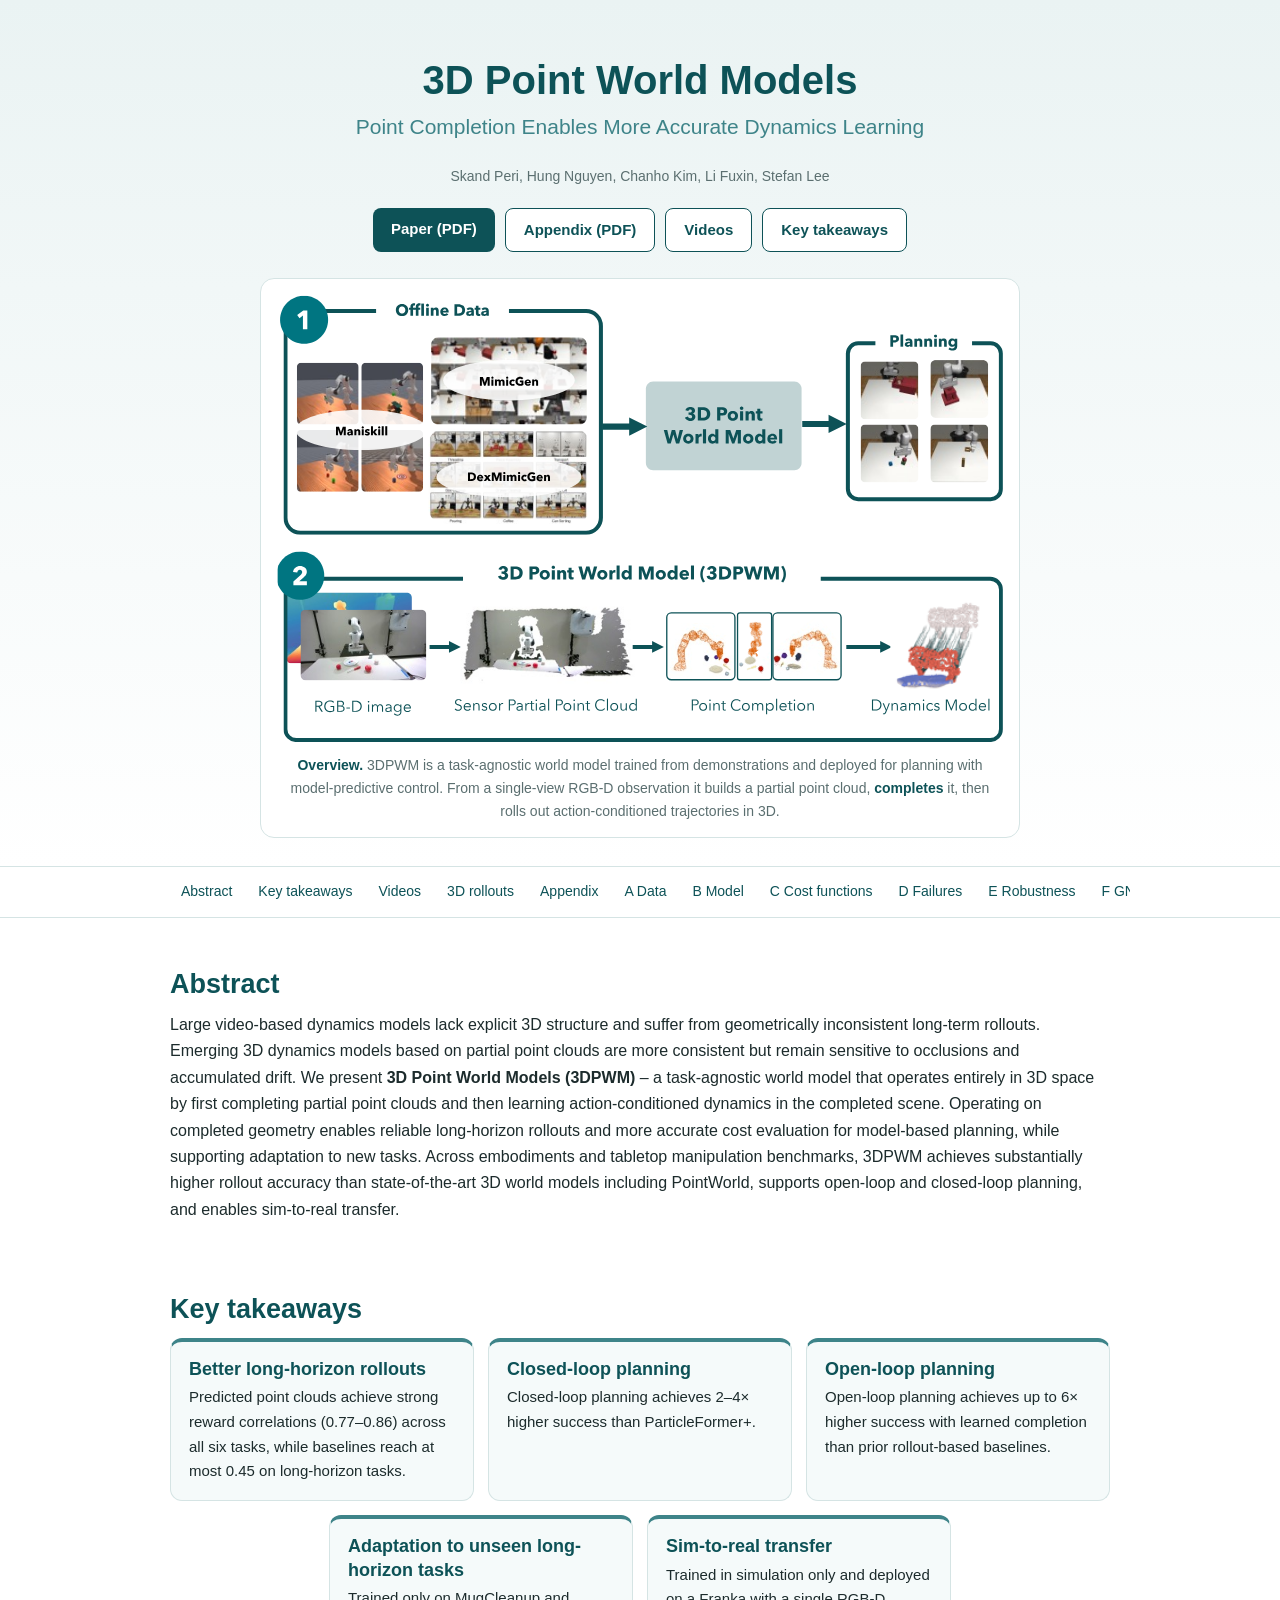
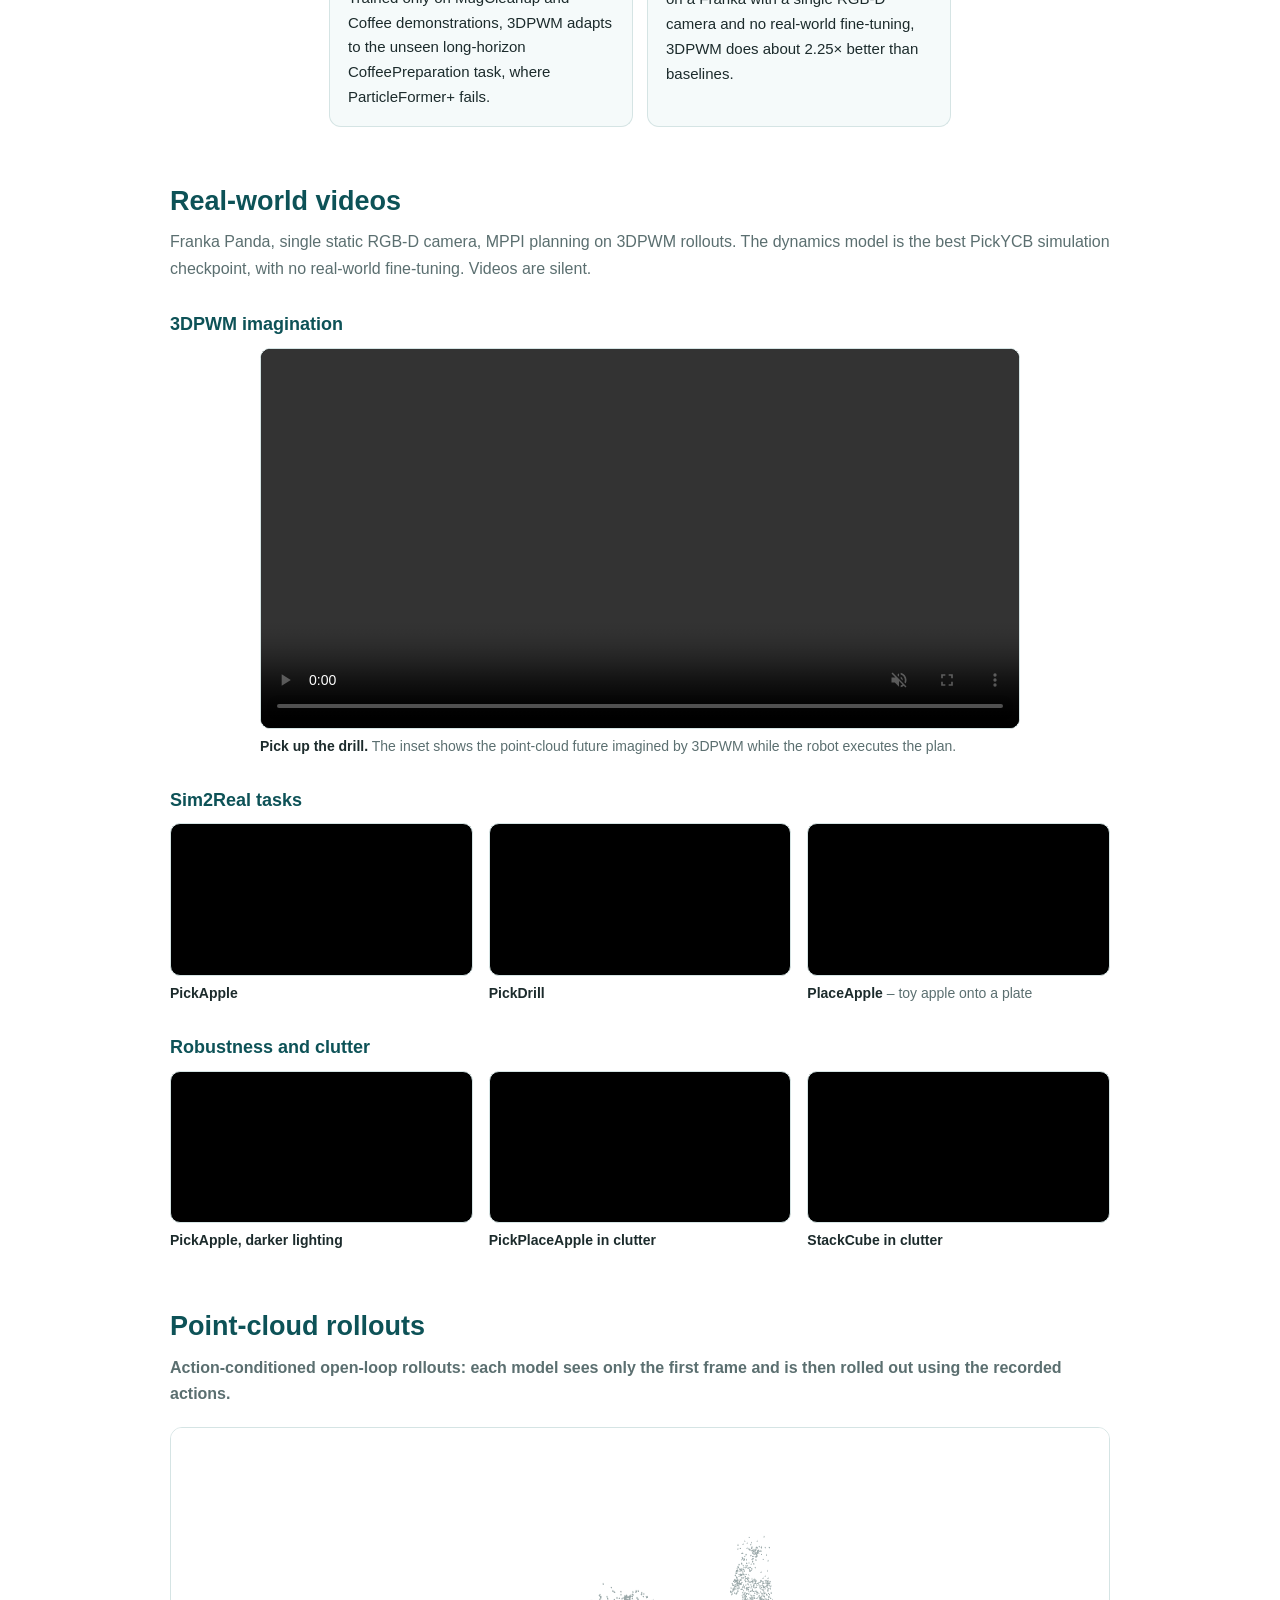
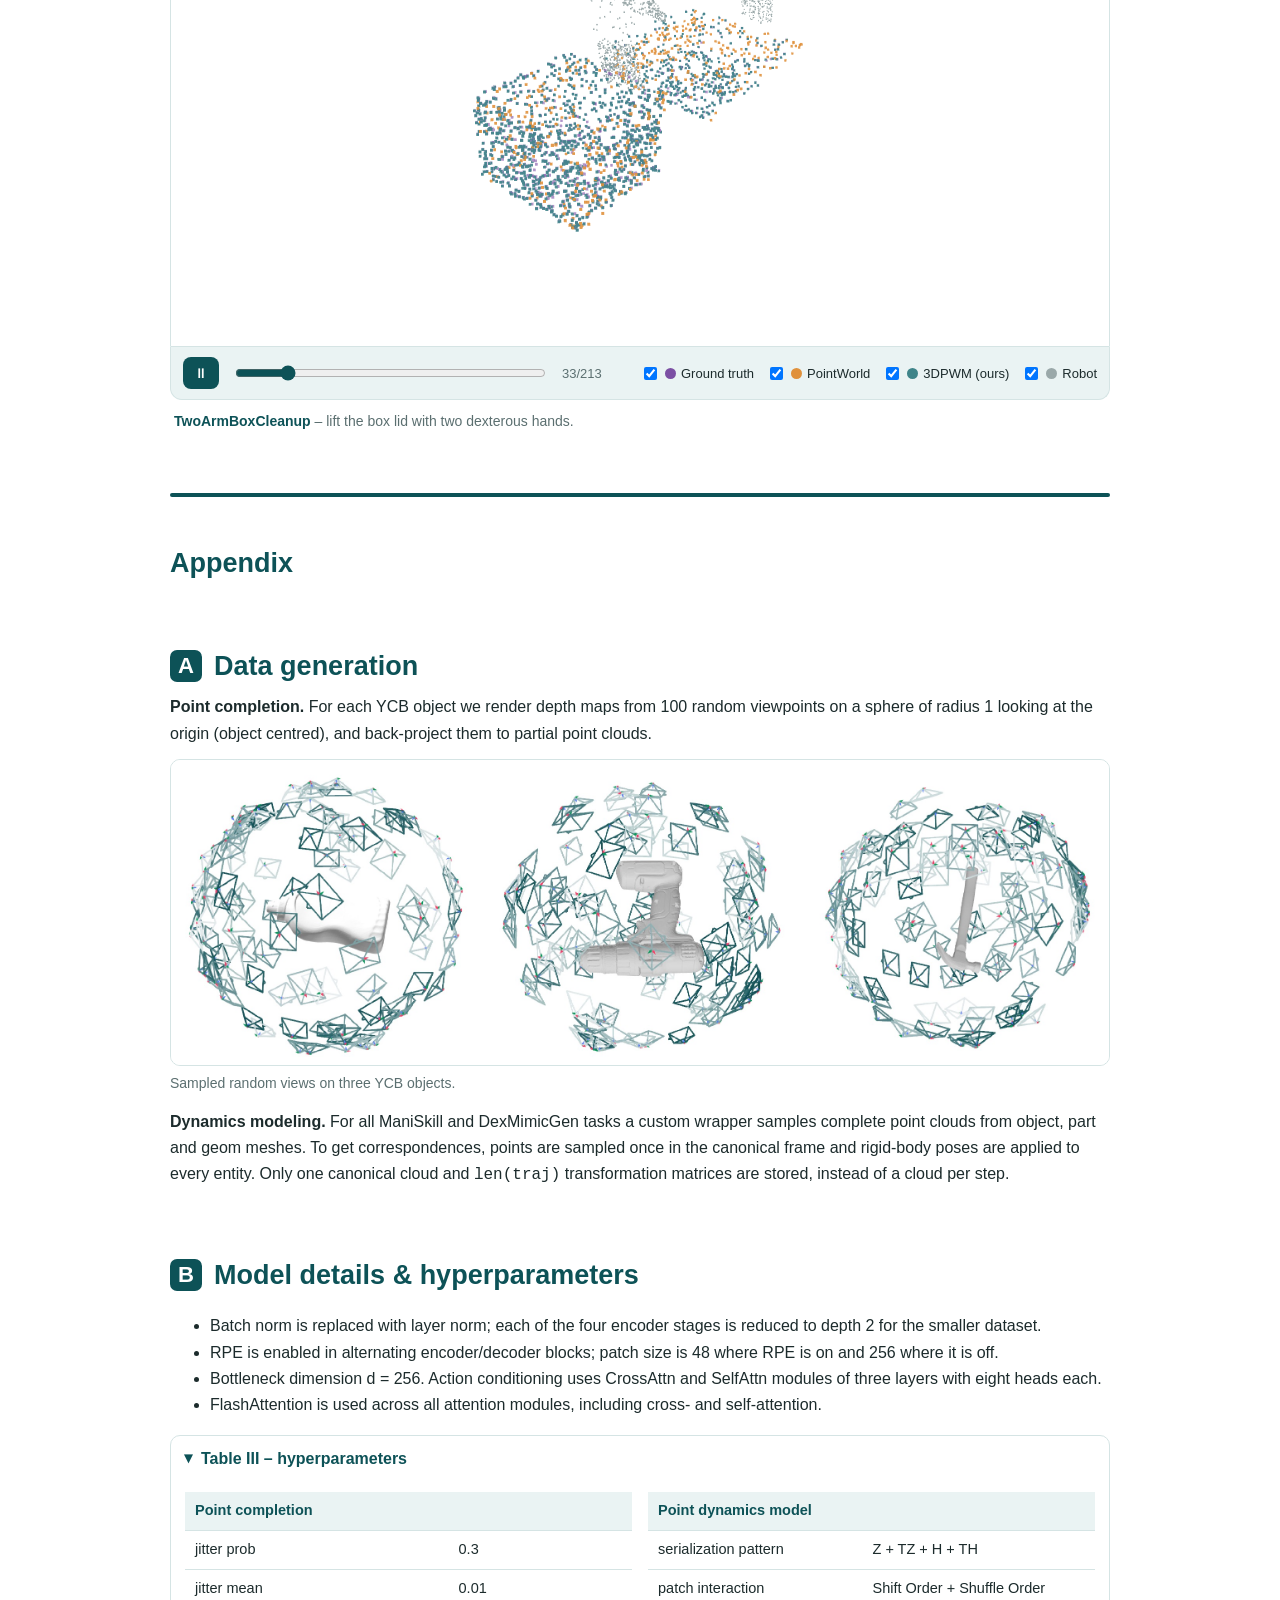
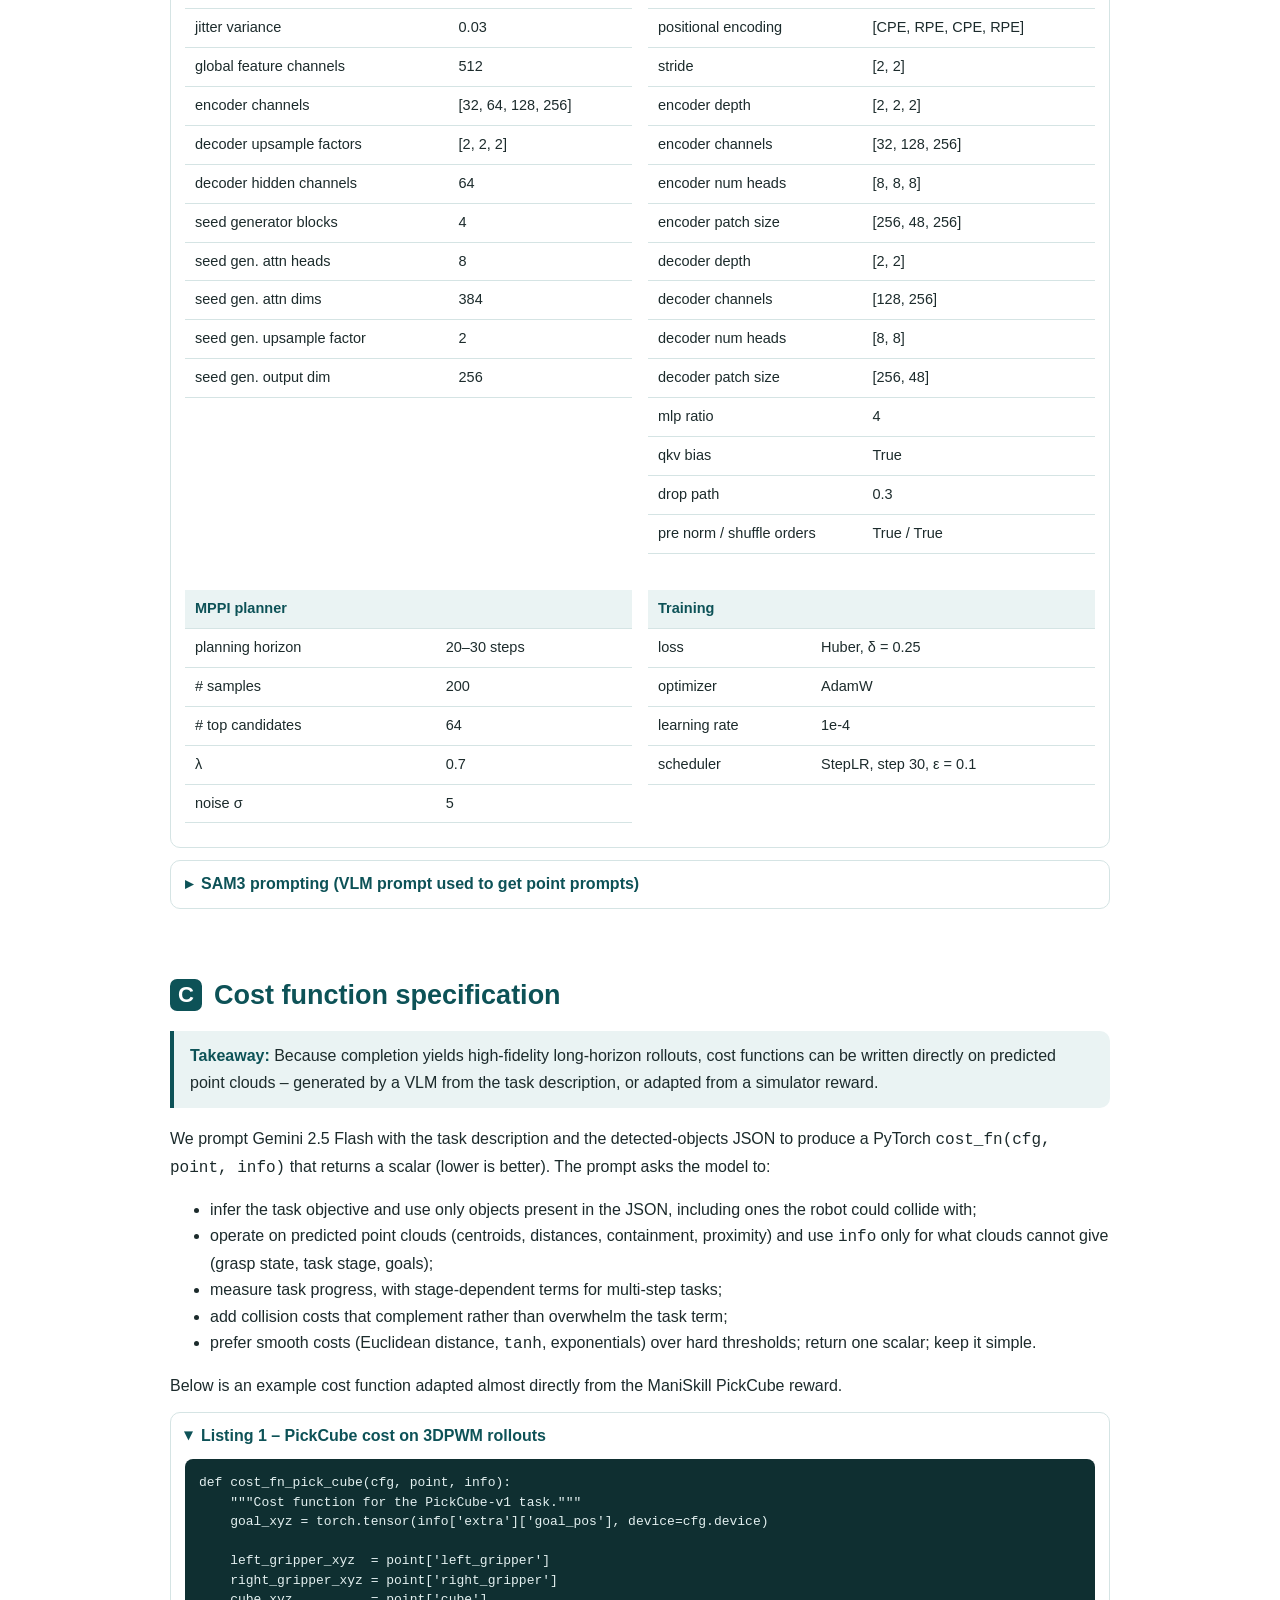
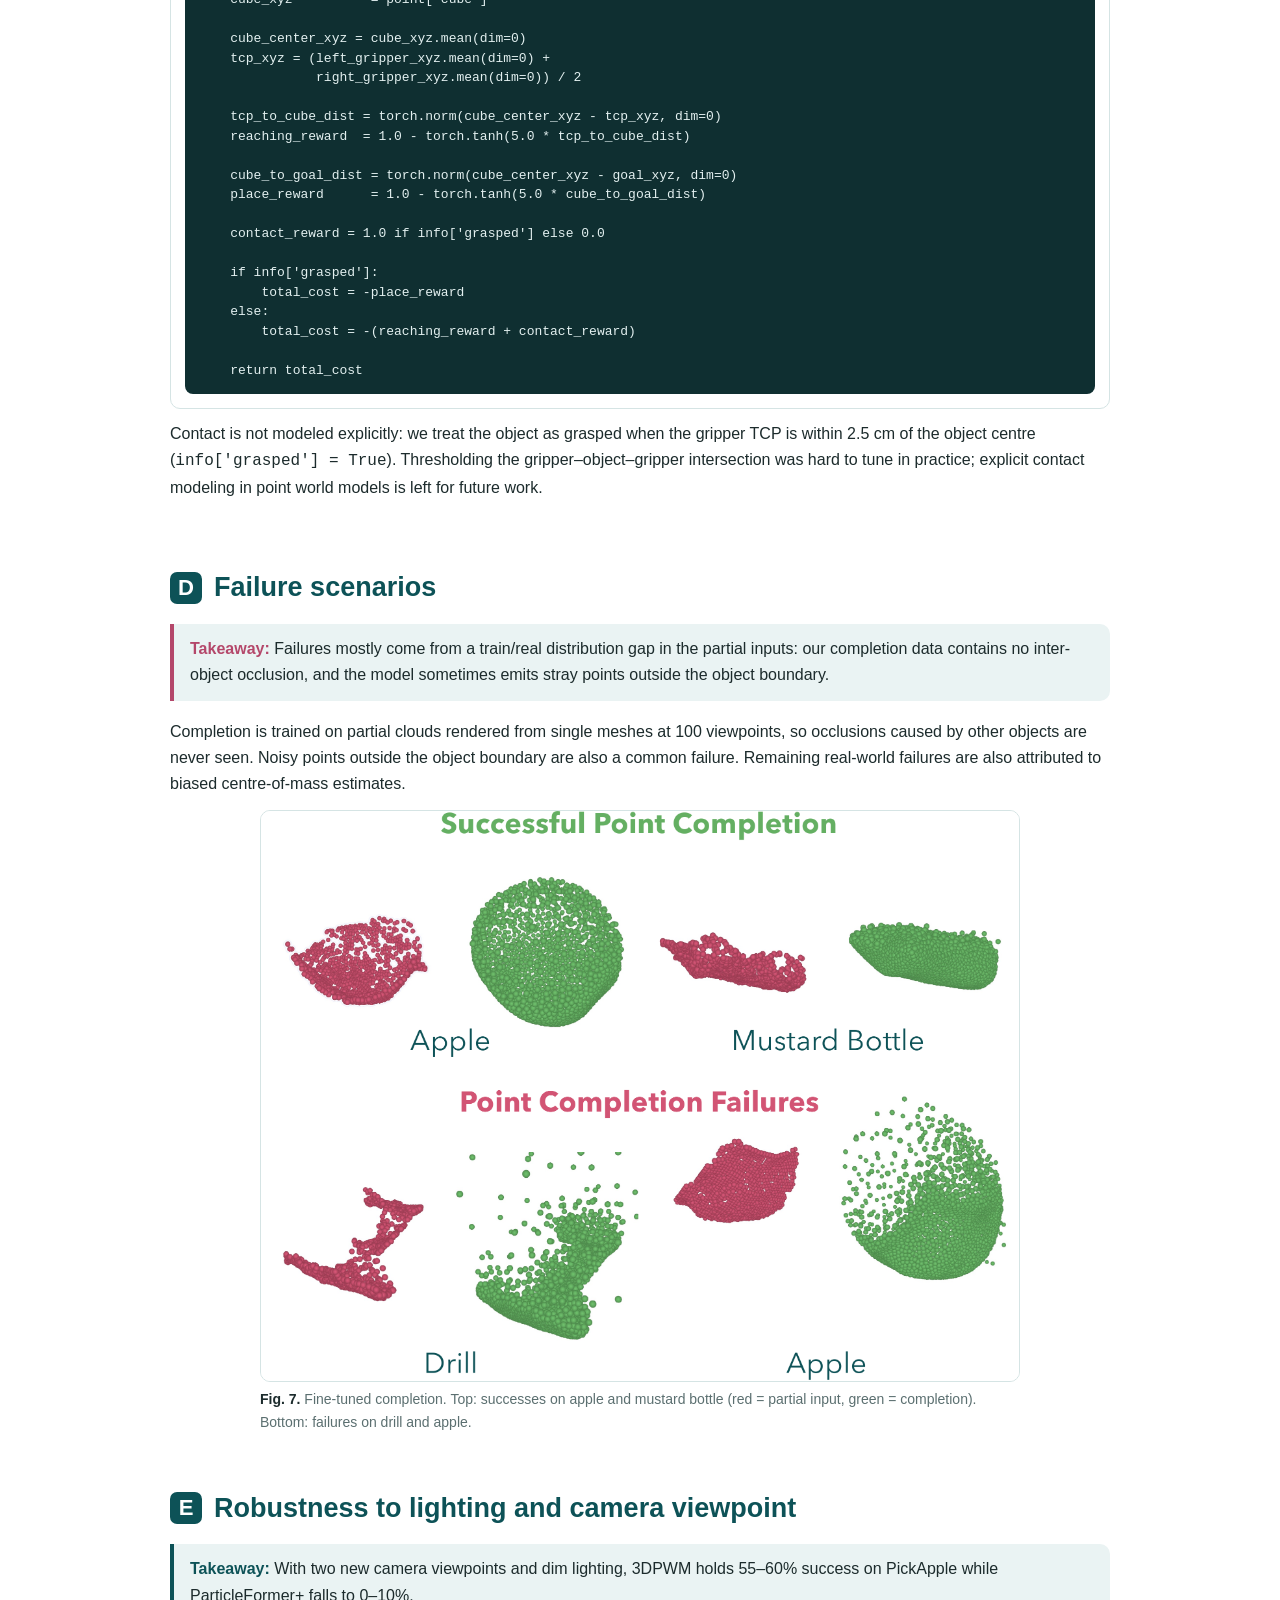
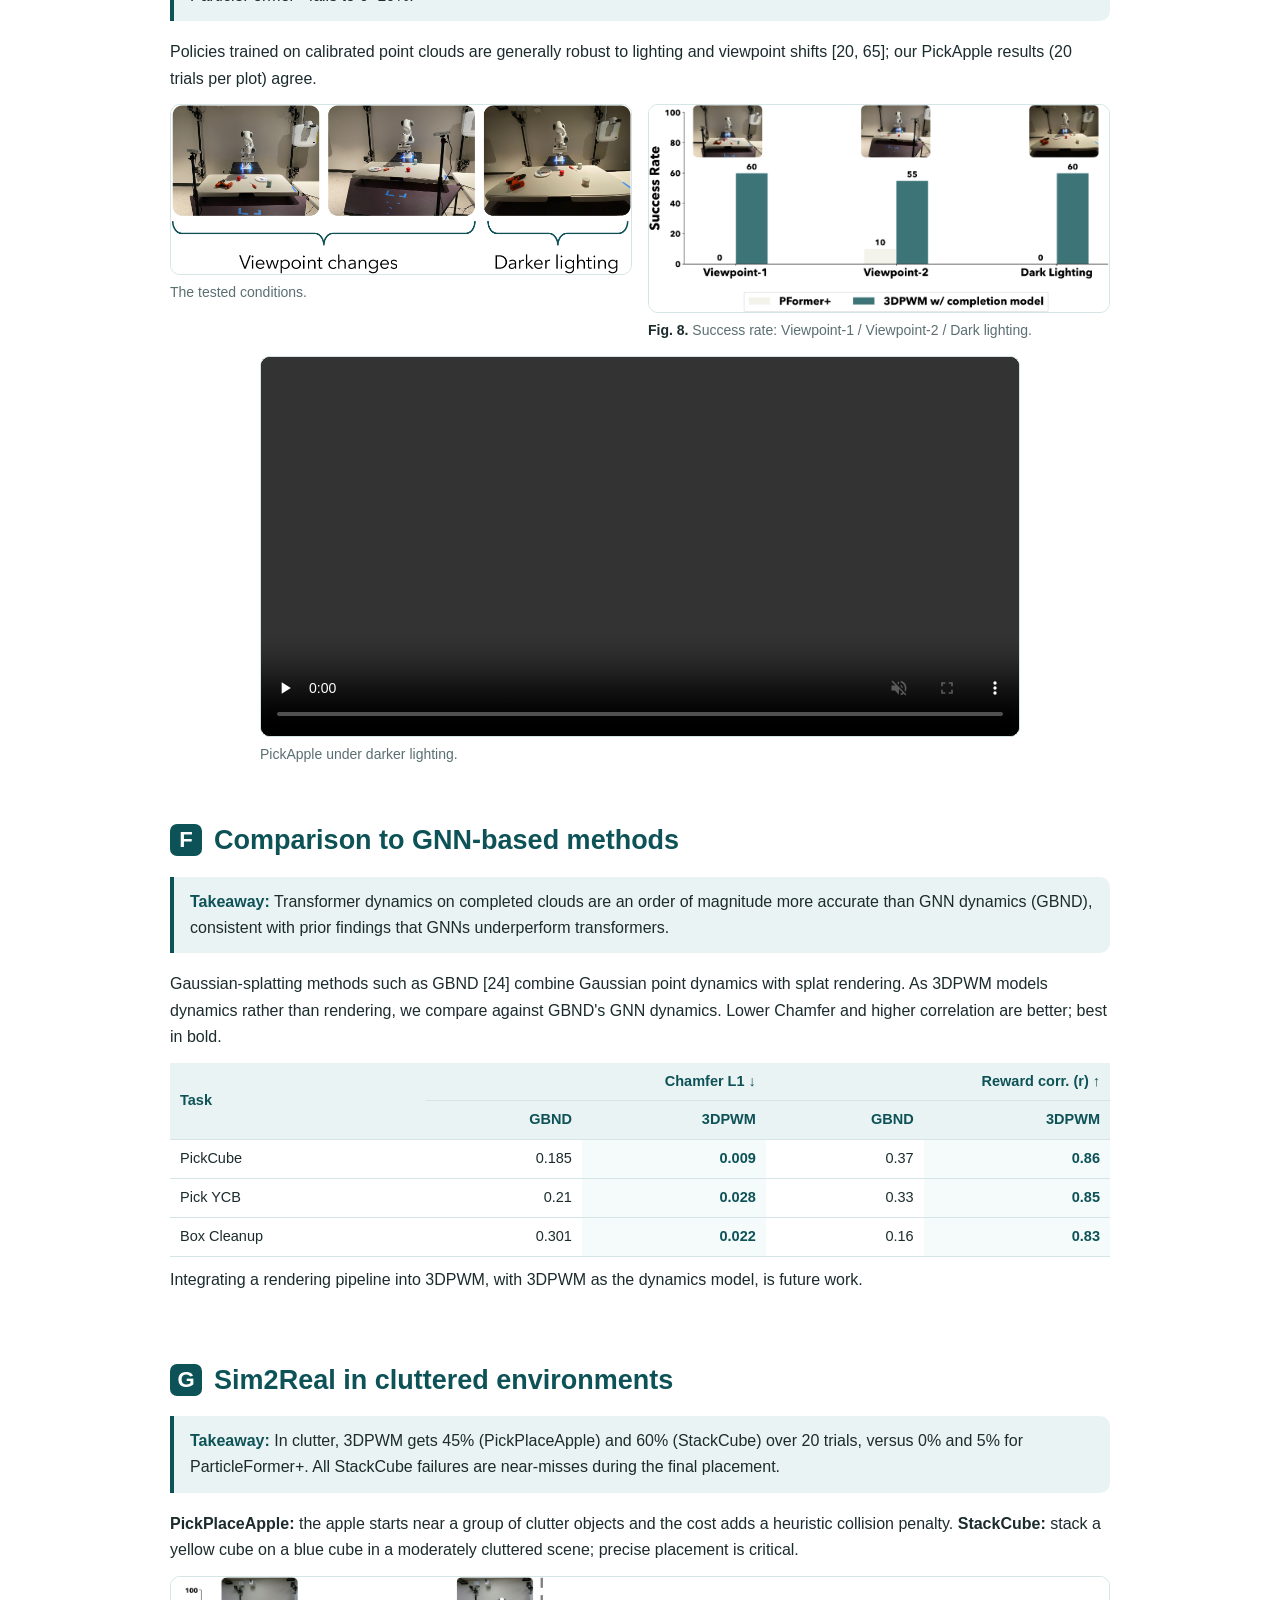
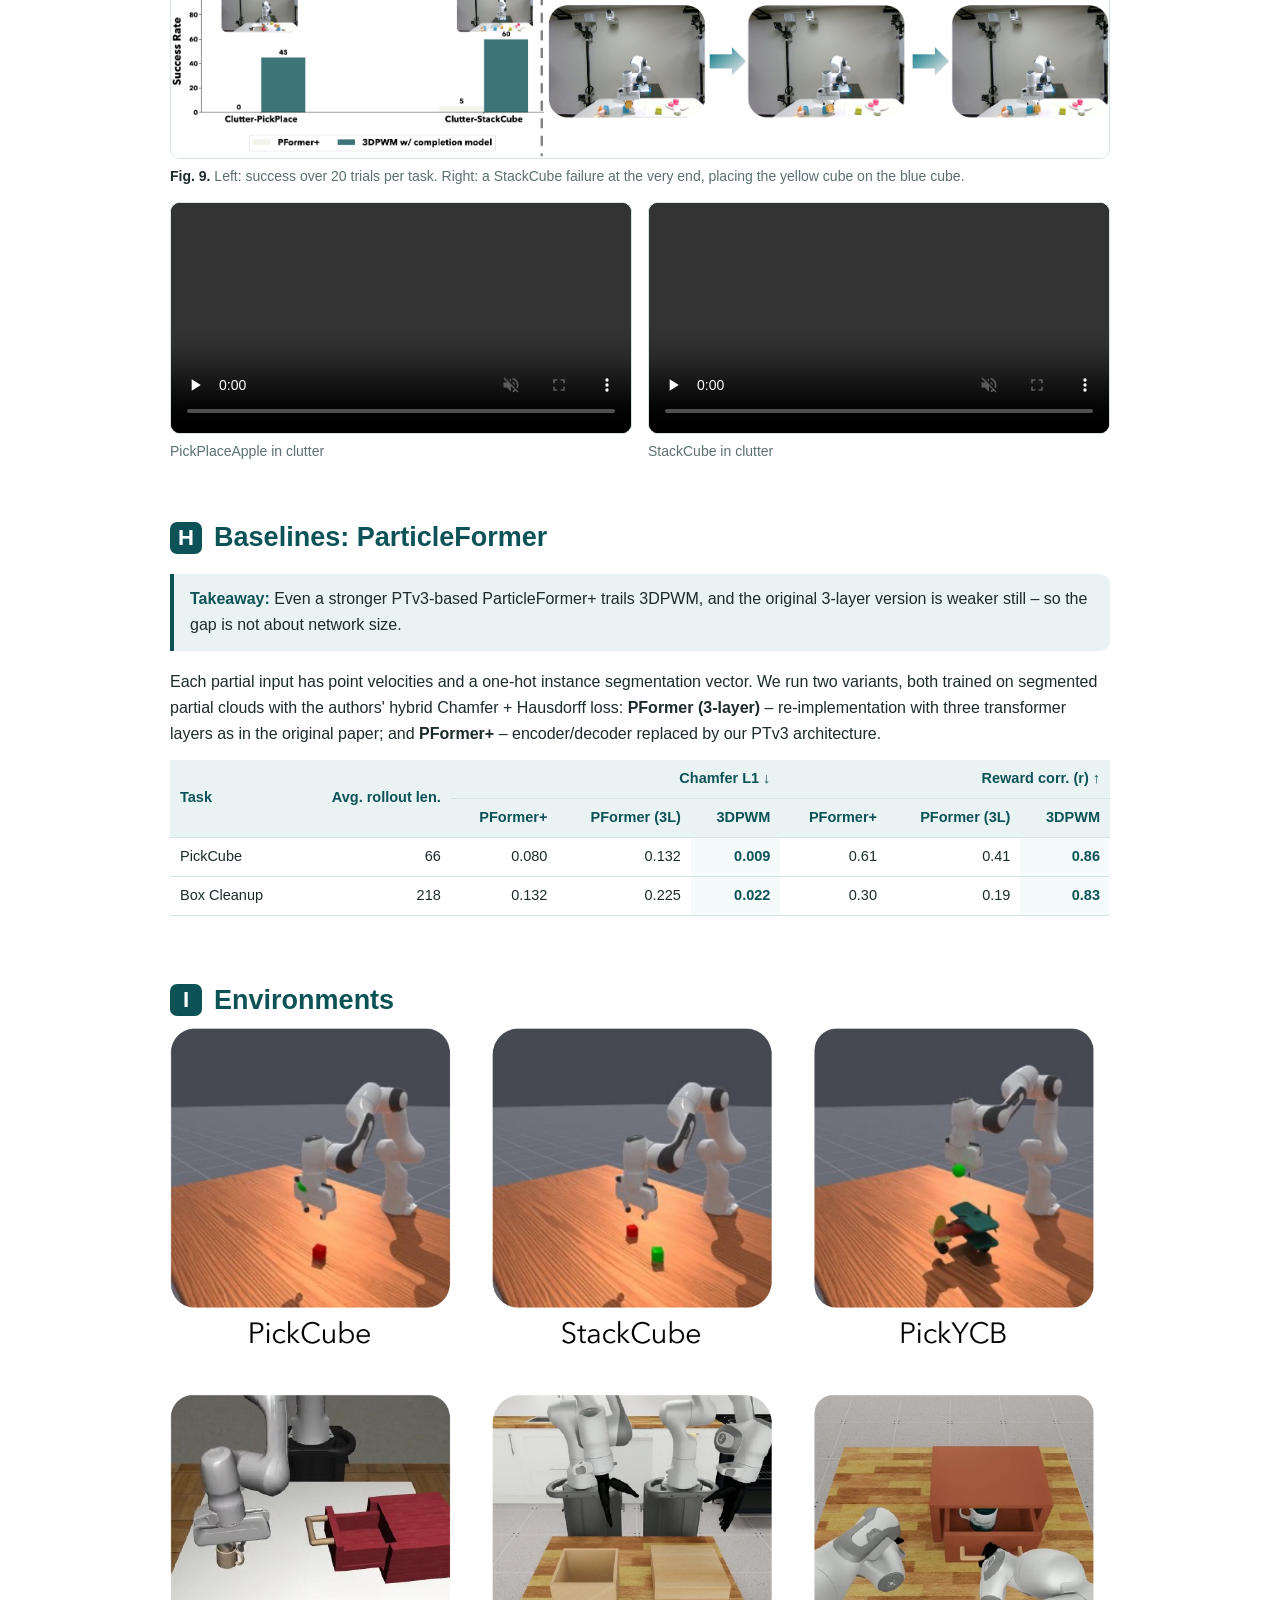
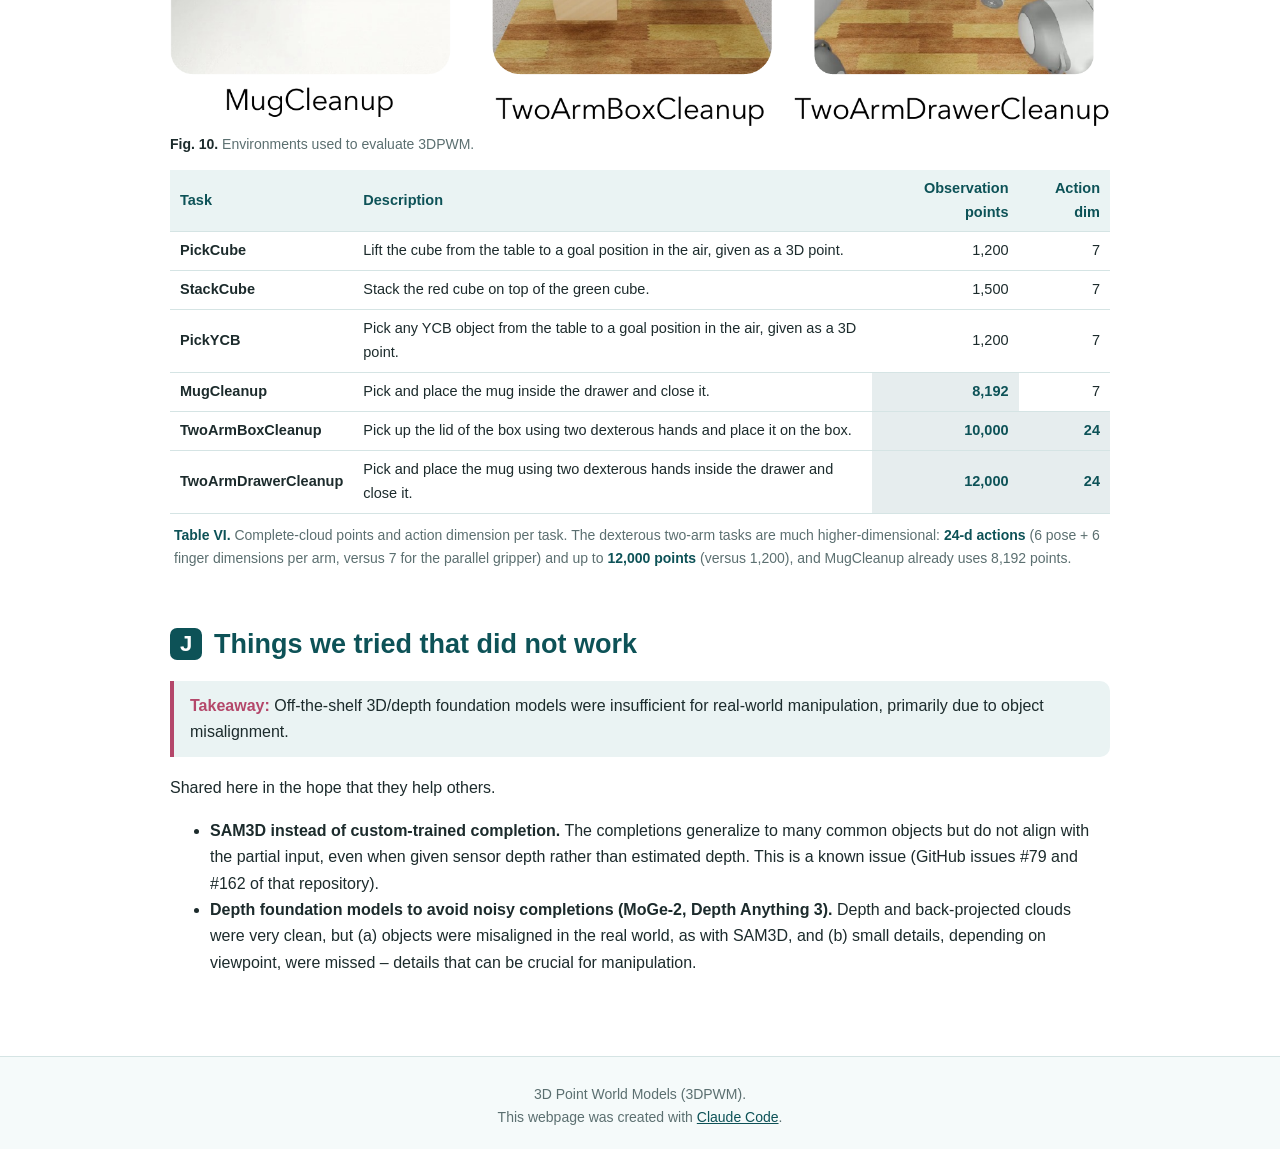
==== index.html @ 6e9a2568 "Publish 3DPWM project page De-anonymized static project page (previously built for double-blind revi" ====
<!DOCTYPE html>
<html lang="en">
<head>
<meta charset="utf-8">
<meta name="viewport" content="width=device-width,initial-scale=1">
<meta name="author" content="Skand Peri, Hung Nguyen, Chanho Kim, Li Fuxin, Stefan Lee">
<title>3D Point World Models</title>
<meta name="description" content="Project page and appendix for 3D Point World Models (3DPWM).">
<link rel="icon" href="data:,">
<script type="importmap">{"imports":{"three":"./lib/three.module.min.js"}}</script>
<link rel="stylesheet" href="style.css?v=23">
</head>
<body>

<header class="hero">
  <div class="wrap">
    <h1>3D Point World Models</h1>
    <p class="sub">Point Completion Enables More Accurate Dynamics Learning</p>
    <p class="authors">Skand Peri, Hung Nguyen, Chanho Kim, Li Fuxin, Stefan Lee</p>
    <div class="btns">
      <a class="btn" href="pdf/paper.pdf">Paper (PDF)</a>
      <a class="btn alt" href="pdf/appendix.pdf">Appendix (PDF)</a>
      <a class="btn alt" href="#videos">Videos</a>
      <a class="btn alt" href="#takeaways">Key takeaways</a>
    </div>
    <div class="teaser">
      <img src="img/teaser.svg" alt="3DPWM overview: offline data, world model, planning; RGB-D to partial point cloud to completion to dynamics">
      <p class="cap"><b>Overview.</b> 3DPWM is a task-agnostic world model trained from demonstrations and deployed for planning with model-predictive control. From a single-view RGB-D observation it builds a partial point cloud, <b>completes</b> it, then rolls out action-conditioned trajectories in 3D.</p>
    </div>
  </div>
</header>

<nav class="top"><div class="wrap">
  <a href="#abstract">Abstract</a>
  <a href="#takeaways">Key takeaways</a>
  <a href="#videos">Videos</a>
  <a href="#pcd">3D rollouts</a>
  <a href="#appendix">Appendix</a>
  <a href="#a-data">A Data</a>
  <a href="#b-model">B Model</a>
  <a href="#c-cost">C Cost functions</a>
  <a href="#d-fail">D Failures</a>
  <a href="#e-robust">E Robustness</a>
  <a href="#f-gnn">F GNN</a>
  <a href="#g-clutter">G Clutter</a>
  <a href="#h-pf">H Baselines</a>
  <a href="#i-env">I Environments</a>
  <a href="#j-neg">J Negative results</a>
</div></nav>

<main class="wrap">

<section id="abstract">
  <h2>Abstract</h2>
  <p>Large video-based dynamics models lack explicit 3D structure and suffer from geometrically inconsistent long-term rollouts. Emerging 3D dynamics models based on partial point clouds are more consistent but remain sensitive to occlusions and accumulated drift. We present <b>3D Point World Models (3DPWM)</b> – a task-agnostic world model that operates entirely in 3D space by first completing partial point clouds and then learning action-conditioned dynamics in the completed scene. Operating on completed geometry enables reliable long-horizon rollouts and more accurate cost evaluation for model-based planning, while supporting adaptation to new tasks. Across embodiments and tabletop manipulation benchmarks, 3DPWM achieves substantially higher rollout accuracy than state-of-the-art 3D world models including PointWorld, supports open-loop and closed-loop planning, and enables sim-to-real transfer.</p>
</section>

<section id="takeaways">
  <h2>Key takeaways</h2>
  <div class="grid">
    <div class="card">
      <h4>Better long-horizon rollouts</h4>
      <p>Predicted point clouds achieve strong reward correlations (0.77–0.86) across all six tasks, while baselines reach at most 0.45 on long-horizon tasks.</p>
    </div>
    <div class="card">
      <h4>Closed-loop planning</h4>
      <p>Closed-loop planning achieves 2–4× higher success than ParticleFormer+.</p>
    </div>
    <div class="card">
      <h4>Open-loop planning</h4>
      <p>Open-loop planning achieves up to 6× higher success with learned completion than prior rollout-based baselines.</p>
    </div>
    <div class="card">
      <h4>Adaptation to unseen long-horizon tasks</h4>
      <p>Trained only on MugCleanup and Coffee demonstrations, 3DPWM adapts to the unseen long-horizon CoffeePreparation task, where ParticleFormer+ fails.</p>
    </div>
    <div class="card">
      <h4>Sim-to-real transfer</h4>
      <p>Trained in simulation only and deployed on a Franka with a single RGB-D camera and no real-world fine-tuning, 3DPWM does about 2.25× better than baselines.</p>
    </div>
  </div>
</section>

<section id="videos">
  <h2>Real-world videos</h2>
  <p class="lead">Franka Panda, single static RGB-D camera, MPPI planning on 3DPWM rollouts. The dynamics model is the best PickYCB simulation checkpoint, with no real-world fine-tuning. Videos are silent.</p>

  <h3>3DPWM imagination</h3>
  <figure class="vwide">
    <video controls muted loop playsinline preload="metadata" src="vid/pick_up_the_drill.mp4"></video>
    <figcaption><b>Pick up the drill.</b> The inset shows the point-cloud future imagined by 3DPWM while the robot executes the plan.</figcaption>
  </figure>

  <h3>Sim2Real tasks</h3>
  <div class="vgrid">
    <figure><video autoplay muted loop playsinline preload="metadata" src="vid/pick_apple.mp4"></video><figcaption><b>PickApple</b></figcaption></figure>
    <figure><video autoplay muted loop playsinline preload="metadata" src="vid/pick_drill.mp4"></video><figcaption><b>PickDrill</b></figcaption></figure>
    <figure><video autoplay muted loop playsinline preload="metadata" src="vid/place_apple.mp4"></video><figcaption><b>PlaceApple</b> – toy apple onto a plate</figcaption></figure>
  </div>

  <h3>Robustness and clutter</h3>
  <div class="vgrid">
    <figure><video autoplay muted loop playsinline preload="metadata" src="vid/pick_apple_dark.mp4"></video><figcaption><b>PickApple, darker lighting</b></figcaption></figure>
    <figure><video autoplay muted loop playsinline preload="metadata" src="vid/pick_and_place_apple_clutter.mp4"></video><figcaption><b>PickPlaceApple in clutter</b></figcaption></figure>
    <figure><video autoplay muted loop playsinline preload="metadata" src="vid/stack_cube.mp4"></video><figcaption><b>StackCube in clutter</b></figcaption></figure>
  </div>
</section>

<section id="pcd">
  <h2>Point-cloud rollouts</h2>
  <p class="lead"><b>Action-conditioned open-loop rollouts: each model sees only the first frame and is then rolled out using the recorded actions.</b></p>
  <div class="tabs" id="pcd-tabs" role="tablist"></div>
  <div id="pcd-root"><p class="cap">Loading…</p></div>
  <p class="cap" id="pcd-cap"></p>
</section>

<hr class="rule">

<section id="appendix">
  <h2>Appendix</h2>
</section>

<!-- A -->
<section id="a-data">
  <h2><span class="n">A</span>Data generation</h2>
  <p><b>Point completion.</b> For each YCB object we render depth maps from 100 random viewpoints on a sphere of radius 1 looking at the origin (object centred), and back-project them to partial point clouds.</p>
  <figure><img loading="lazy" src="img/point_completetion_views.png" alt="Random camera viewpoints around three YCB objects"><figcaption>Sampled random views on three YCB objects.</figcaption></figure>
  <p style="margin-top:14px"><b>Dynamics modeling.</b> For all ManiSkill and DexMimicGen tasks a custom wrapper samples complete point clouds from object, part and geom meshes. To get correspondences, points are sampled once in the canonical frame and rigid-body poses are applied to every entity. Only one canonical cloud and <code>len(traj)</code> transformation matrices are stored, instead of a cloud per step.</p>
</section>

<!-- B -->
<section id="b-model">
  <h2><span class="n">B</span>Model details &amp; hyperparameters</h2>
  <ul>
    <li>Batch norm is replaced with layer norm; each of the four encoder stages is reduced to depth 2 for the smaller dataset.</li>
    <li>RPE is enabled in alternating encoder/decoder blocks; patch size is 48 where RPE is on and 256 where it is off.</li>
    <li>Bottleneck dimension d = 256. Action conditioning uses CrossAttn and SelfAttn modules of three layers with eight heads each.</li>
    <li>FlashAttention is used across all attention modules, including cross- and self-attention.</li>
  </ul>

  <details open><summary>Table III – hyperparameters</summary><div class="body">
  <div class="two">
    <div class="tw"><table><tr><th colspan="2">Point completion</th></tr>
      <tr><td>jitter prob</td><td>0.3</td></tr><tr><td>jitter mean</td><td>0.01</td></tr><tr><td>jitter variance</td><td>0.03</td></tr>
      <tr><td>global feature channels</td><td>512</td></tr><tr><td>encoder channels</td><td>[32, 64, 128, 256]</td></tr>
      <tr><td>decoder upsample factors</td><td>[2, 2, 2]</td></tr><tr><td>decoder hidden channels</td><td>64</td></tr>
      <tr><td>seed generator blocks</td><td>4</td></tr><tr><td>seed gen. attn heads</td><td>8</td></tr><tr><td>seed gen. attn dims</td><td>384</td></tr>
      <tr><td>seed gen. upsample factor</td><td>2</td></tr><tr><td>seed gen. output dim</td><td>256</td></tr></table></div>
    <div class="tw"><table><tr><th colspan="2">Point dynamics model</th></tr>
      <tr><td>serialization pattern</td><td>Z + TZ + H + TH</td></tr><tr><td>patch interaction</td><td>Shift Order + Shuffle Order</td></tr>
      <tr><td>positional encoding</td><td>[CPE, RPE, CPE, RPE]</td></tr><tr><td>stride</td><td>[2, 2]</td></tr>
      <tr><td>encoder depth</td><td>[2, 2, 2]</td></tr><tr><td>encoder channels</td><td>[32, 128, 256]</td></tr>
      <tr><td>encoder num heads</td><td>[8, 8, 8]</td></tr><tr><td>encoder patch size</td><td>[256, 48, 256]</td></tr>
      <tr><td>decoder depth</td><td>[2, 2]</td></tr><tr><td>decoder channels</td><td>[128, 256]</td></tr>
      <tr><td>decoder num heads</td><td>[8, 8]</td></tr><tr><td>decoder patch size</td><td>[256, 48]</td></tr>
      <tr><td>mlp ratio</td><td>4</td></tr><tr><td>qkv bias</td><td>True</td></tr><tr><td>drop path</td><td>0.3</td></tr>
      <tr><td>pre norm / shuffle orders</td><td>True / True</td></tr></table></div>
    <div class="tw"><table><tr><th colspan="2">MPPI planner</th></tr>
        <tr><td>planning horizon</td><td>20–30 steps</td></tr><tr><td># samples</td><td>200</td></tr><tr><td># top candidates</td><td>64</td></tr>
        <tr><td>λ</td><td>0.7</td></tr><tr><td>noise σ</td><td>5</td></tr></table></div>
    <div class="tw"><table><tr><th colspan="2">Training</th></tr>
        <tr><td>loss</td><td>Huber, δ = 0.25</td></tr><tr><td>optimizer</td><td>AdamW</td></tr><tr><td>learning rate</td><td>1e-4</td></tr>
        <tr><td>scheduler</td><td>StepLR, step 30, ε = 0.1</td></tr></table></div>
  </div></div></details>

  <details><summary>SAM3 prompting (VLM prompt used to get point prompts)</summary><div class="body">
    <p>Given the task description, Gemini Robotics 1.5 identifies task-relevant objects and outputs one or more 2D points per object. These points prompt SAM3 to segment the objects.</p>
<pre>You are a vision-language model assisting a robot with a manipulation task.

Given:
1. A natural-language task description.
2. An RGB image of the current scene.

Your goal is to identify all objects that are relevant to successfully
completing the task and provide one or more 2D point locations for each
relevant object.

Instructions:
1. Read the task description carefully and determine which physical objects
   the robot must interact with, manipulate, move, avoid, or otherwise
   reason about to complete the task.
2. In the image, locate each task-relevant object.
3. For each relevant object, select a 2D point that lies clearly INSIDE the
   visible region of that object.
   - The point should be near the center of the visible portion of the object
     whenever possible.
   - Do not place the point on the object's boundary.
   - Do not place the point on the background, another object, or an
     occluding object.
   - Prefer points that are visually unambiguous and far from object boundaries.
   - If an object is partially occluded, place the point on the visible portion.
...
Output format:
[ { "object": "&lt;short object description&gt;", "point": [x, y] }, ... ]

Example:
Task: "Pick up the red mug and place it inside the bowl."
Output:
[ {"object": "red mug", "point": [312, 241]},
  {"object": "bowl",    "point": [487, 326]} ]

Be precise: every point must fall inside the corresponding object's visible pixels.</pre>
  </div></details>
</section>

<!-- C -->
<section id="c-cost">
  <h2><span class="n">C</span>Cost function specification</h2>
  <div class="take"><b>Takeaway:</b> Because completion yields high-fidelity long-horizon rollouts, cost functions can be written directly on predicted point clouds – generated by a VLM from the task description, or adapted from a simulator reward.</div>
  <p>We prompt Gemini 2.5 Flash with the task description and the detected-objects JSON to produce a PyTorch <code>cost_fn(cfg, point, info)</code> that returns a scalar (lower is better). The prompt asks the model to:</p>
  <ul>
    <li>infer the task objective and use only objects present in the JSON, including ones the robot could collide with;</li>
    <li>operate on predicted point clouds (centroids, distances, containment, proximity) and use <code>info</code> only for what clouds cannot give (grasp state, task stage, goals);</li>
    <li>measure task progress, with stage-dependent terms for multi-step tasks;</li>
    <li>add collision costs that complement rather than overwhelm the task term;</li>
    <li>prefer smooth costs (Euclidean distance, <code>tanh</code>, exponentials) over hard thresholds; return one scalar; keep it simple.</li>
  </ul>
  <p>Below is an example cost function adapted almost directly from the ManiSkill PickCube reward.</p>
  <details open><summary>Listing 1 – PickCube cost on 3DPWM rollouts</summary><div class="body">
<pre>def cost_fn_pick_cube(cfg, point, info):
    """Cost function for the PickCube-v1 task."""
    goal_xyz = torch.tensor(info['extra']['goal_pos'], device=cfg.device)

    left_gripper_xyz  = point['left_gripper']
    right_gripper_xyz = point['right_gripper']
    cube_xyz          = point['cube']

    cube_center_xyz = cube_xyz.mean(dim=0)
    tcp_xyz = (left_gripper_xyz.mean(dim=0) +
               right_gripper_xyz.mean(dim=0)) / 2

    tcp_to_cube_dist = torch.norm(cube_center_xyz - tcp_xyz, dim=0)
    reaching_reward  = 1.0 - torch.tanh(5.0 * tcp_to_cube_dist)

    cube_to_goal_dist = torch.norm(cube_center_xyz - goal_xyz, dim=0)
    place_reward      = 1.0 - torch.tanh(5.0 * cube_to_goal_dist)

    contact_reward = 1.0 if info['grasped'] else 0.0

    if info['grasped']:
        total_cost = -place_reward
    else:
        total_cost = -(reaching_reward + contact_reward)

    return total_cost</pre>
  </div></details>
  <p>Contact is not modeled explicitly: we treat the object as grasped when the gripper TCP is within 2.5 cm of the object centre (<code>info['grasped'] = True</code>). Thresholding the gripper–object–gripper intersection was hard to tune in practice; explicit contact modeling in point world models is left for future work.</p>
</section>

<!-- D -->
<section id="d-fail">
  <h2><span class="n">D</span>Failure scenarios</h2>
  <div class="take warn"><b>Takeaway:</b> Failures mostly come from a train/real distribution gap in the partial inputs: our completion data contains no inter-object occlusion, and the model sometimes emits stray points outside the object boundary.</div>
  <p>Completion is trained on partial clouds rendered from single meshes at 100 viewpoints, so occlusions caused by other objects are never seen. Noisy points outside the object boundary are also a common failure. Remaining real-world failures are also attributed to biased centre-of-mass estimates.</p>
  <div class="vwide">
    <figure><img loading="lazy" src="img/point_completion.png" alt="Successful and failed point completions"><figcaption><b>Fig. 7.</b> Fine-tuned completion. Top: successes on apple and mustard bottle (red = partial input, green = completion). Bottom: failures on drill and apple.</figcaption></figure>
  </div>
</section>

<!-- E -->
<section id="e-robust">
  <h2><span class="n">E</span>Robustness to lighting and camera viewpoint</h2>
  <div class="take"><b>Takeaway:</b> With two new camera viewpoints and dim lighting, 3DPWM holds 55–60% success on PickApple while ParticleFormer+ falls to 0–10%.</div>
  <p>Policies trained on calibrated point clouds are generally robust to lighting and viewpoint shifts [20, 65]; our PickApple results (20 trials per plot) agree.</p>
  <div class="two">
    <figure><img loading="lazy" src="img/lighting_viewpoint.png" alt="Two viewpoint changes and darker lighting"><figcaption>The tested conditions.</figcaption></figure>
    <figure><img loading="lazy" src="img/viewpoint_lighting.png" alt="Bar chart: 3DPWM 60, 55, 60 vs ParticleFormer+ 0, 10, 0"><figcaption><b>Fig. 8.</b> Success rate: Viewpoint-1 / Viewpoint-2 / Dark lighting.</figcaption></figure>
  </div>
  <figure class="vwide" style="margin-top:14px"><video controls muted loop playsinline preload="none" src="vid/pick_apple_dark.mp4"></video><figcaption>PickApple under darker lighting.</figcaption></figure>
</section>

<!-- F -->
<section id="f-gnn">
  <h2><span class="n">F</span>Comparison to GNN-based methods</h2>
  <div class="take"><b>Takeaway:</b> Transformer dynamics on completed clouds are an order of magnitude more accurate than GNN dynamics (GBND), consistent with prior findings that GNNs underperform transformers.</div>
  <p>Gaussian-splatting methods such as GBND [24] combine Gaussian point dynamics with splat rendering. As 3DPWM models dynamics rather than rendering, we compare against GBND's GNN dynamics. Lower Chamfer and higher correlation are better; best in bold.</p>
  <div class="tw"><table>
    <tr><th rowspan="2">Task</th><th class="num" colspan="2">Chamfer L1 ↓</th><th class="num" colspan="2">Reward corr. (r) ↑</th></tr>
    <tr><th class="num">GBND</th><th class="num">3DPWM</th><th class="num">GBND</th><th class="num">3DPWM</th></tr>
    <tr><td>PickCube</td><td class="num">0.185</td><td class="num best">0.009</td><td class="num">0.37</td><td class="num best">0.86</td></tr>
    <tr><td>Pick YCB</td><td class="num">0.21</td><td class="num best">0.028</td><td class="num">0.33</td><td class="num best">0.85</td></tr>
    <tr><td>Box Cleanup</td><td class="num">0.301</td><td class="num best">0.022</td><td class="num">0.16</td><td class="num best">0.83</td></tr>
  </table></div>
  <p>Integrating a rendering pipeline into 3DPWM, with 3DPWM as the dynamics model, is future work.</p>
</section>

<!-- G -->
<section id="g-clutter">
  <h2><span class="n">G</span>Sim2Real in cluttered environments</h2>
  <div class="take"><b>Takeaway:</b> In clutter, 3DPWM gets 45% (PickPlaceApple) and 60% (StackCube) over 20 trials, versus 0% and 5% for ParticleFormer+. All StackCube failures are near-misses during the final placement.</div>
  <p><b>PickPlaceApple:</b> the apple starts near a group of clutter objects and the cost adds a heuristic collision penalty. <b>StackCube:</b> stack a yellow cube on a blue cube in a moderately cluttered scene; precise placement is critical.</p>
  <figure><img loading="lazy" src="img/clutter.png" alt="Clutter success rates and a StackCube near-miss sequence"><figcaption><b>Fig. 9.</b> Left: success over 20 trials per task. Right: a StackCube failure at the very end, placing the yellow cube on the blue cube.</figcaption></figure>
  <div class="vgrid" style="margin-top:14px">
    <figure><video muted loop playsinline preload="none" controls src="vid/pick_and_place_apple_clutter.mp4"></video><figcaption>PickPlaceApple in clutter</figcaption></figure>
    <figure><video muted loop playsinline preload="none" controls src="vid/stack_cube.mp4"></video><figcaption>StackCube in clutter</figcaption></figure>
  </div>
</section>

<!-- H -->
<section id="h-pf">
  <h2><span class="n">H</span>Baselines: ParticleFormer</h2>
  <div class="take"><b>Takeaway:</b> Even a stronger PTv3-based ParticleFormer+ trails 3DPWM, and the original 3-layer version is weaker still – so the gap is not about network size.</div>
  <p>Each partial input has point velocities and a one-hot instance segmentation vector. We run two variants, both trained on segmented partial clouds with the authors' hybrid Chamfer + Hausdorff loss: <b>PFormer (3-layer)</b> – re-implementation with three transformer layers as in the original paper; and <b>PFormer+</b> – encoder/decoder replaced by our PTv3 architecture.</p>
  <div class="tw"><table>
    <tr><th rowspan="2">Task</th><th class="num" rowspan="2">Avg. rollout len.</th><th class="num" colspan="3">Chamfer L1 ↓</th><th class="num" colspan="3">Reward corr. (r) ↑</th></tr>
    <tr><th class="num">PFormer+</th><th class="num">PFormer (3L)</th><th class="num">3DPWM</th><th class="num">PFormer+</th><th class="num">PFormer (3L)</th><th class="num">3DPWM</th></tr>
    <tr><td>PickCube</td><td class="num">66</td><td class="num">0.080</td><td class="num">0.132</td><td class="num best">0.009</td><td class="num">0.61</td><td class="num">0.41</td><td class="num best">0.86</td></tr>
    <tr><td>Box Cleanup</td><td class="num">218</td><td class="num">0.132</td><td class="num">0.225</td><td class="num best">0.022</td><td class="num">0.30</td><td class="num">0.19</td><td class="num best">0.83</td></tr>
  </table></div>
</section>

<!-- I -->
<section id="i-env">
  <h2><span class="n">I</span>Environments</h2>
  <figure><img class="nb" loading="lazy" src="img/env.png" alt="Snapshots of the six evaluation environments"><figcaption><b>Fig. 10.</b> Environments used to evaluate 3DPWM.</figcaption></figure>
  <div class="tw" style="margin-top:14px"><table class="envt">
    <tr><th>Task</th><th>Description</th><th class="num">Observation points</th><th class="num">Action dim</th></tr>
    <tr><td><b>PickCube</b></td><td>Lift the cube from the table to a goal position in the air, given as a 3D point.</td><td class="num">1,200</td><td class="num">7</td></tr>
    <tr><td><b>StackCube</b></td><td>Stack the red cube on top of the green cube.</td><td class="num">1,500</td><td class="num">7</td></tr>
    <tr><td><b>PickYCB</b></td><td>Pick any YCB object from the table to a goal position in the air, given as a 3D point.</td><td class="num">1,200</td><td class="num">7</td></tr>
    <tr><td><b>MugCleanup</b></td><td>Pick and place the mug inside the drawer and close it.</td><td class="num hi">8,192</td><td class="num">7</td></tr>
    <tr><td><b>TwoArmBoxCleanup</b></td><td>Pick up the lid of the box using two dexterous hands and place it on the box.</td><td class="num hi">10,000</td><td class="num hi">24</td></tr>
    <tr><td><b>TwoArmDrawerCleanup</b></td><td>Pick and place the mug using two dexterous hands inside the drawer and close it.</td><td class="num hi">12,000</td><td class="num hi">24</td></tr>
  </table></div>
  <p class="cap"><b>Table VI.</b> Complete-cloud points and action dimension per task. The dexterous two-arm tasks are much higher-dimensional: <b>24-d actions</b> (6 pose + 6 finger dimensions per arm, versus 7 for the parallel gripper) and up to <b>12,000 points</b> (versus 1,200), and MugCleanup already uses 8,192 points.</p>
</section>

<!-- J -->
<section id="j-neg">
  <h2><span class="n">J</span>Things we tried that did not work</h2>
  <div class="take warn"><b>Takeaway:</b> Off-the-shelf 3D/depth foundation models were insufficient for real-world manipulation, primarily due to object misalignment.</div>
  <p>Shared here in the hope that they help others.</p>
  <ul>
    <li><b>SAM3D instead of custom-trained completion.</b> The completions generalize to many common objects but do not align with the partial input, even when given sensor depth rather than estimated depth. This is a known issue (GitHub issues #79 and #162 of that repository).</li>
    <li><b>Depth foundation models to avoid noisy completions (MoGe-2, Depth Anything 3).</b> Depth and back-projected clouds were very clean, but (a) objects were misaligned in the real world, as with SAM3D, and (b) small details, depending on viewpoint, were missed – details that can be crucial for manipulation.</li>
  </ul>
</section>

</main>

<footer><div class="wrap">3D Point World Models (3DPWM).<br>This webpage was created with <a href="https://claude.com/claude-code">Claude Code</a>.</div></footer>

<script>
// Pause offscreen autoplay videos to keep the page light.
(function(){
  var vids=document.querySelectorAll('video[autoplay]');
  if(!('IntersectionObserver' in window)) return;
  var io=new IntersectionObserver(function(es){
    es.forEach(function(e){ if(e.isIntersecting){ e.target.play().catch(function(){}); } else { e.target.pause(); } });
  },{threshold:.25});
  vids.forEach(function(v){ io.observe(v); });
})();

</script>
<script type="module">
  import { mountPcdViewer } from './lib/pcd-viewer.js';
  var ROLLOUTS=[
    {label:'TwoArmBoxCleanup', base:'pcd/box_demo180', cap:'<b>TwoArmBoxCleanup</b> – lift the box lid with two dexterous hands.'}
  ];
  var el=document.getElementById('pcd-root'), tabs=document.getElementById('pcd-tabs'), cap=document.getElementById('pcd-cap');
  var dispose=null, cur=-1, token=0, btns=[];
  function select(i){
    if(i===cur) return; cur=i; var t=++token;
    btns.forEach(function(b,j){ b.setAttribute('aria-selected', j===i); });
    cap.innerHTML=ROLLOUTS[i].cap;
    if(dispose){ dispose(); dispose=null; }
    el.innerHTML='<p class="cap">Loading…</p>';
    mountPcdViewer(el,ROLLOUTS[i].base).then(function(d){ if(t!==token){ d(); } else { dispose=d; } })
      .catch(function(e){ el.innerHTML='<p class="cap">Could not load the viewer.</p>'; console.error(e); });
  }
  if(ROLLOUTS.length<2) tabs.style.display='none';
  ROLLOUTS.forEach(function(r,i){ var b=document.createElement('button'); b.textContent=r.label; b.setAttribute('role','tab'); b.onclick=function(){ select(i); }; tabs.appendChild(b); btns.push(b); });
  var io=new IntersectionObserver(function(es){ if(es[0].isIntersecting){ io.disconnect(); select(0); } },{rootMargin:'300px'});
  io.observe(el);
</script>
</body>
</html>
---- style.css ----
:root{
  --brand:#0D5257;      /* 3DPWM teal */
  --accent:#3E8489;     /* lighter teal for accents */
  --soft:#8FBABD;
  --tint:#EAF3F3;       /* very light wash */
  --tint2:#F5FAFA;
  --ink:#1c2b2c;
  --muted:#5b6f70;
  --line:#d5e4e4;
  --bg:#ffffff;
  --bad:#B4476A;
}
*{box-sizing:border-box}
html{scroll-behavior:smooth;scroll-padding-top:64px}
body{margin:0;font:16px/1.65 -apple-system,BlinkMacSystemFont,"Segoe UI",Roboto,Helvetica,Arial,sans-serif;color:var(--ink);background:var(--bg)}
.wrap{max-width:980px;margin:0 auto;padding:0 20px}
a{color:var(--brand)}
img,video{max-width:100%;display:block}

/* hero */
header.hero{background:linear-gradient(180deg,var(--tint) 0%,#fff 100%);padding:56px 0 28px;text-align:center;border-bottom:1px solid var(--line)}
.badge{display:inline-block;font-size:12px;letter-spacing:.08em;text-transform:uppercase;color:var(--brand);background:#fff;border:1px solid var(--soft);border-radius:99px;padding:3px 12px;margin-bottom:16px}
h1{font-size:clamp(26px,4.4vw,40px);line-height:1.2;margin:0 0 6px;color:var(--brand)}
.sub{font-size:clamp(16px,2.4vw,21px);color:var(--accent);margin:0 0 20px;font-weight:500}
.authors{color:var(--muted);font-size:14px;margin:0 0 20px}
.btns{display:flex;gap:10px;justify-content:center;flex-wrap:wrap;margin-bottom:26px}
.btn{display:inline-block;padding:9px 18px;border-radius:8px;background:var(--brand);color:#fff;text-decoration:none;font-weight:600;font-size:15px}
.btn.alt{background:#fff;color:var(--brand);border:1px solid var(--brand)}
.btn:hover{opacity:.88}
.teaser{background:#fff;border:1px solid var(--line);border-radius:14px;padding:14px;max-width:760px;margin:0 auto}
.teaser img{margin:auto;width:100%;height:auto}
.cap{font-size:14px;color:var(--muted);margin:10px 4px 0}
.cap b{color:var(--brand)}

/* nav */
nav.top{position:sticky;top:0;z-index:20;background:rgba(255,255,255,.94);backdrop-filter:blur(8px);border-bottom:1px solid var(--line)}
nav.top .wrap{display:flex;gap:4px;overflow-x:auto;padding:8px 20px;scrollbar-width:none}
nav.top a{white-space:nowrap;text-decoration:none;font-size:14px;color:var(--brand);padding:5px 11px;border-radius:99px}
nav.top a:hover{background:var(--tint)}

section{padding:44px 0 8px}
h2{font-size:27px;color:var(--brand);margin:0 0 6px}
h2 .n{display:inline-flex;align-items:center;justify-content:center;width:1.45em;height:1.45em;margin-right:12px;vertical-align:.08em;font-size:.82em;font-weight:700;line-height:1;color:#fff;background:var(--brand);border-radius:.32em}
h3{font-size:18px;color:var(--brand);margin:28px 0 8px}
.lead{color:var(--muted);margin:0 0 20px}
p{margin:0 0 12px}

/* takeaways */
.grid{display:grid;grid-template-columns:repeat(auto-fit,minmax(285px,1fr));gap:14px}
.card{background:var(--tint2);border:1px solid var(--line);border-top:4px solid var(--accent);border-radius:12px;padding:16px 18px}
.card h4{margin:0 0 4px;font-size:18px;line-height:1.3;color:var(--brand)}
.card p{margin:0;font-size:15px}
.stat{font-size:28px;font-weight:700;color:var(--accent);line-height:1.1;margin-bottom:8px}
.card a.go{display:inline-block;margin-top:8px;font-size:14px}

/* takeaway bar inside each appendix section */
.take{background:var(--tint);border-left:4px solid var(--brand);border-radius:0 10px 10px 0;padding:12px 16px;margin:14px 0 18px}
.take b{color:var(--brand)}

/* videos */
.vgrid{display:grid;grid-template-columns:repeat(auto-fit,minmax(290px,1fr));gap:16px}
figure{margin:0}
figure video,figure img{width:100%;border-radius:10px;border:1px solid var(--line);background:#000}
figure img{background:#fff}
figcaption{font-size:14px;color:var(--muted);margin-top:6px}
figcaption b{color:var(--ink)}
.vwide{max-width:760px;margin:0 auto}

/* details */
details{border:1px solid var(--line);border-radius:10px;margin:12px 0;background:#fff}
summary{cursor:pointer;padding:10px 14px;font-weight:600;color:var(--brand);list-style:none}
summary::before{content:"▸";display:inline-block;margin-right:8px;transition:transform .15s}
details[open]>summary::before{transform:rotate(90deg)}
details>.body{padding:0 14px 14px}
pre{margin:0;background:#0f2f31;color:#e3f0f0;padding:14px;border-radius:8px;overflow:auto;font:13px/1.5 ui-monospace,SFMono-Regular,Menlo,monospace;white-space:pre-wrap}

/* tables */
.tw{overflow-x:auto;margin:10px 0}
table{border-collapse:collapse;width:100%;font-size:14.5px}
th,td{padding:7px 10px;border-bottom:1px solid var(--line);text-align:left}
th{background:var(--tint);color:var(--brand)}
td.num,th.num{text-align:right;font-variant-numeric:tabular-nums}
td.best{font-weight:700;color:var(--brand);background:var(--tint2)}
.two{display:grid;grid-template-columns:repeat(auto-fit,minmax(300px,1fr));gap:16px}
.pill{display:inline-block;font-size:12px;background:var(--tint);color:var(--brand);border-radius:99px;padding:1px 9px;margin-left:6px;vertical-align:middle}
.warn{border-left-color:var(--bad)}
.warn b{color:var(--bad)}
footer{margin-top:56px;padding:26px 0;border-top:1px solid var(--line);background:var(--tint2);color:var(--muted);font-size:14px;text-align:center}
@media (max-width:600px){section{padding-top:34px}h2{font-size:23px}}

.pcd-stage{width:100%;height:min(62vh,520px);min-height:300px;background:#fff;border:1px solid var(--line);border-radius:12px 12px 0 0;overflow:hidden}
.pcd-stage canvas{width:100%;height:100%;display:block;touch-action:none}
.pcd-bar{display:flex;flex-wrap:wrap;gap:10px 14px;align-items:center;padding:10px 12px;background:var(--tint);border:1px solid var(--line);border-top:0;border-radius:0 0 12px 12px}
.pcd-bar button{border:0;background:var(--brand);color:#fff;border-radius:8px;width:36px;height:32px;cursor:pointer;font-size:14px}
.pcd-bar input[type=range]{flex:1;min-width:140px;accent-color:var(--brand)}
.pcd-lab{font-size:13px;color:var(--muted);font-variant-numeric:tabular-nums;min-width:64px}
.pcd-tog{display:flex;gap:12px;font-size:13px;flex-wrap:wrap}
.pcd-tog label{display:flex;align-items:center;gap:5px;cursor:pointer}
.pcd-tog i{width:11px;height:11px;border-radius:50%;display:inline-block}

/* rollout tabs: 3DPWM teal at varying opacity */
.tabs{display:inline-flex;gap:4px;margin:0 0 14px;padding:4px;flex-wrap:wrap;background:rgba(13,82,87,.07);border:1px solid rgba(13,82,87,.15);border-radius:12px}
.tabs button{appearance:none;-webkit-appearance:none;font:inherit;font-size:14.5px;font-weight:600;letter-spacing:.01em;color:rgba(13,82,87,.85);background:transparent;border:0;border-radius:9px;padding:8px 18px;cursor:pointer;transition:background .15s,color .15s,box-shadow .15s}
.tabs button:hover{background:rgba(13,82,87,.13)}
.tabs button:focus-visible{outline:2px solid rgba(13,82,87,.55);outline-offset:2px}
.tabs button[aria-selected=true]{color:#fff;background:rgba(13,82,87,.88);box-shadow:0 1px 4px rgba(13,82,87,.3)}

hr.rule{border:0;height:4px;border-radius:4px;background:var(--brand);margin:52px 0 0}

figure img.nb{border:0;border-radius:0;background:transparent}
table.envt td:nth-child(2){min-width:260px}
td.hi{font-weight:700;color:var(--brand);background:rgba(13,82,87,.10)}
#b-model .two{grid-template-columns:repeat(2,minmax(0,1fr));align-items:start}
@media (max-width:640px){#b-model .two{grid-template-columns:1fr}}
/* key takeaways: 3 per row, last row centred */
#takeaways .grid{display:flex;flex-wrap:wrap;justify-content:center;gap:14px}
#takeaways .card{flex:0 1 calc((100% - 28px)/3);min-width:260px}
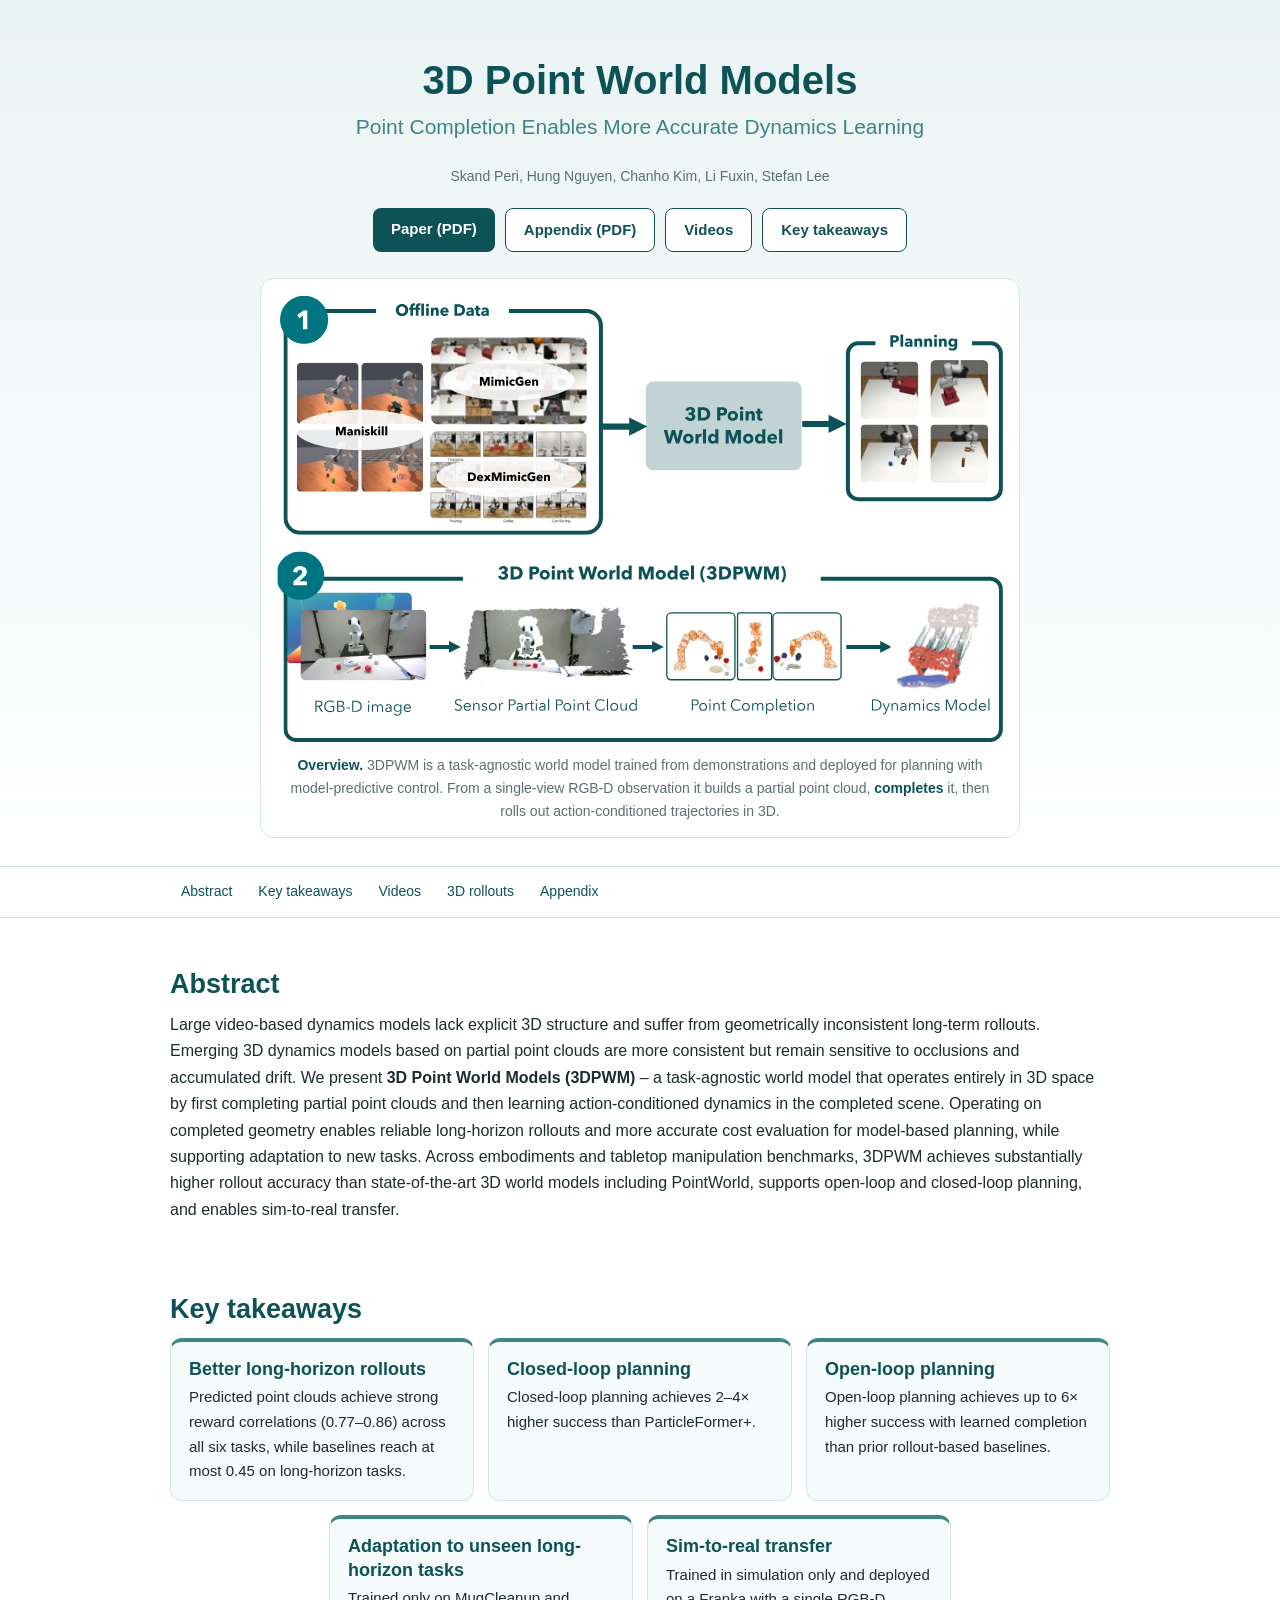
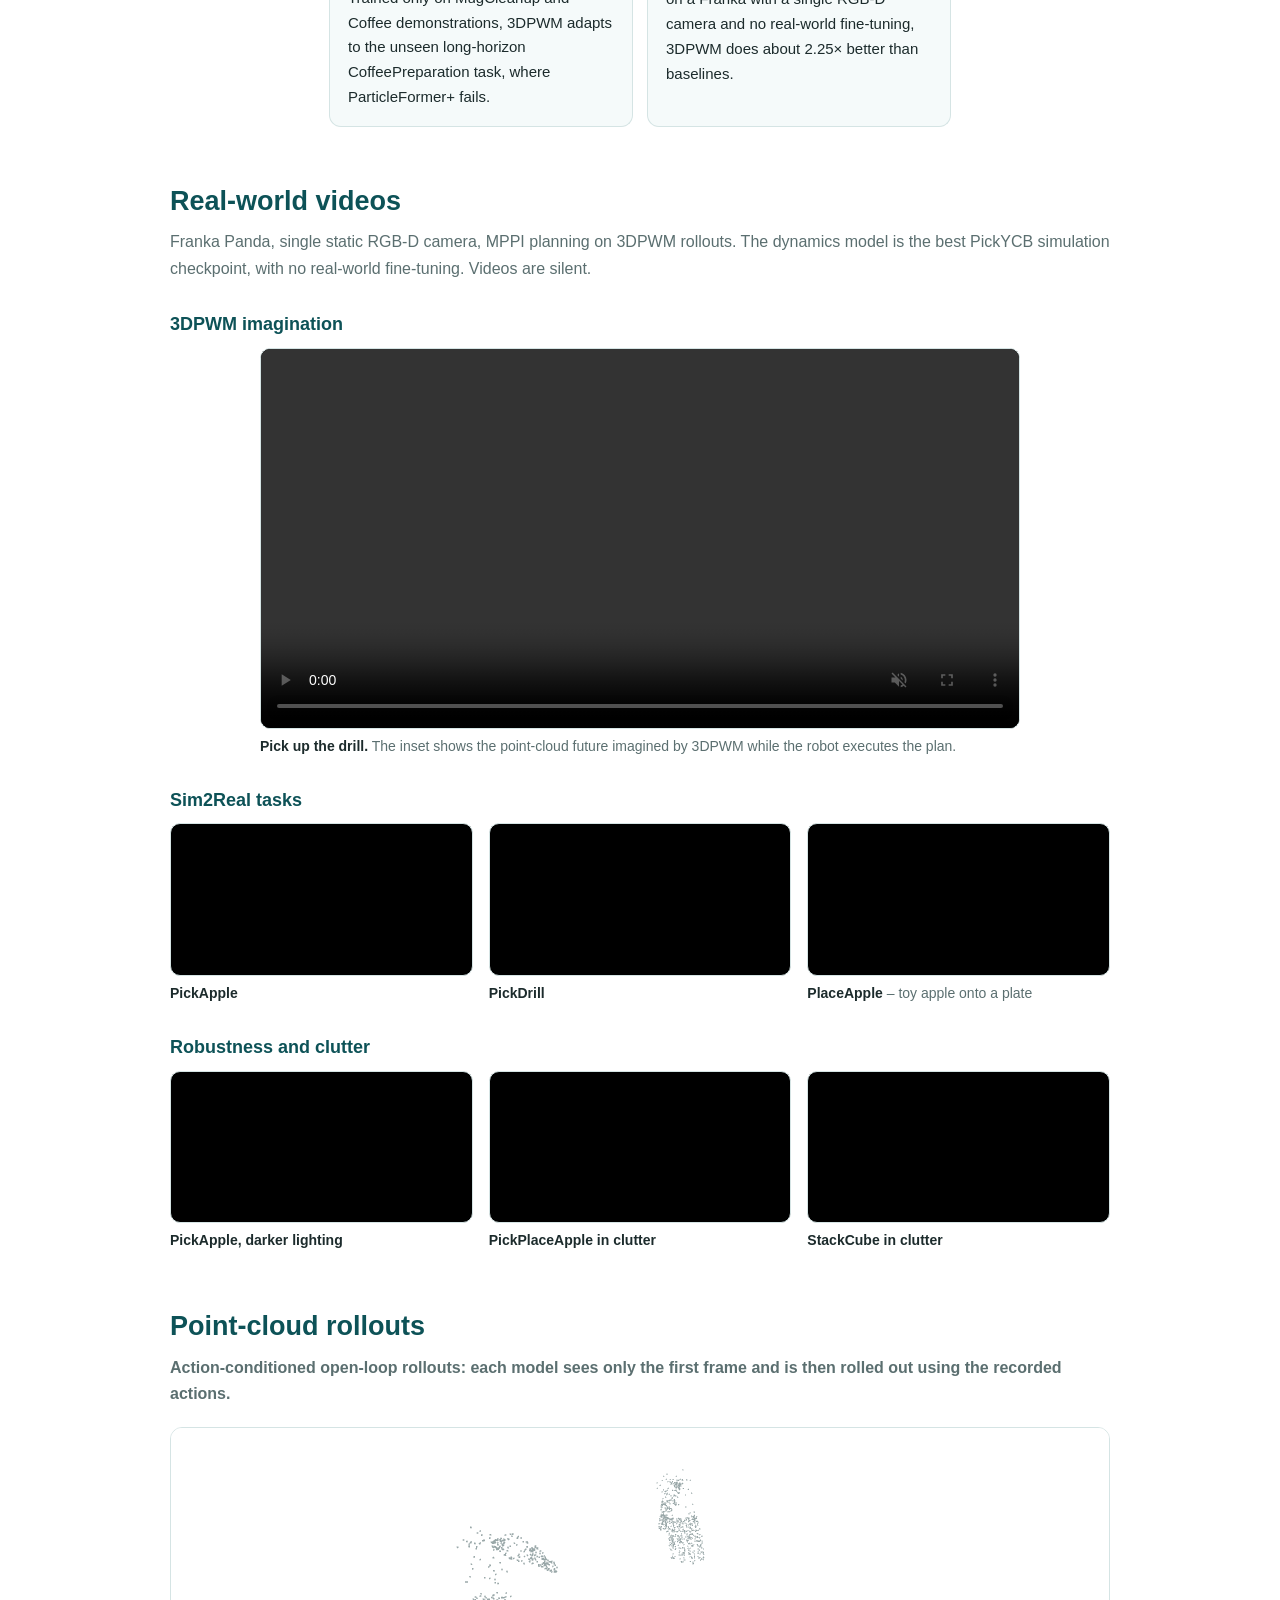
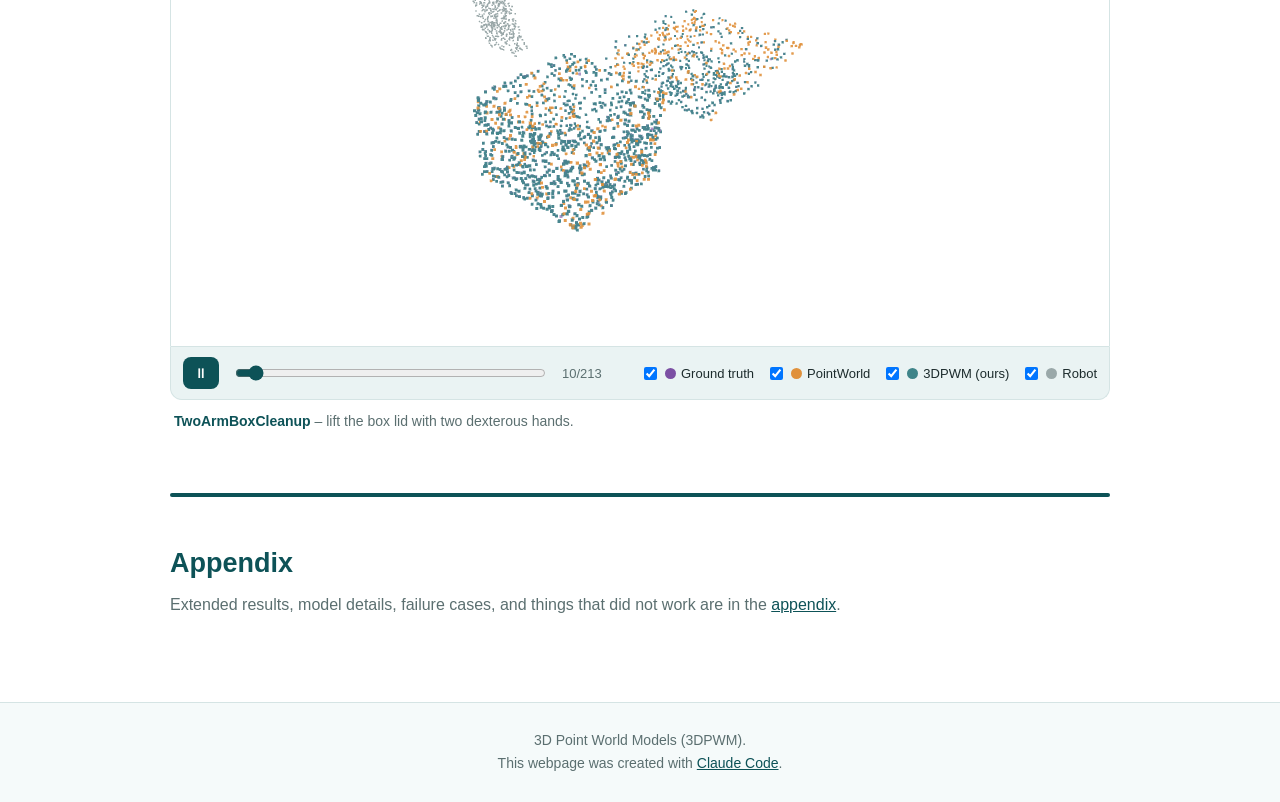
==== commit 906a65b5: "Split appendix into a separate page Move appendix sections A-J out of index.html into appendix.html " ====
--- a/index.html
+++ b/index.html
@@ -35,17 +35,7 @@
   <a href="#takeaways">Key takeaways</a>
   <a href="#videos">Videos</a>
   <a href="#pcd">3D rollouts</a>
-  <a href="#appendix">Appendix</a>
-  <a href="#a-data">A Data</a>
-  <a href="#b-model">B Model</a>
-  <a href="#c-cost">C Cost functions</a>
-  <a href="#d-fail">D Failures</a>
-  <a href="#e-robust">E Robustness</a>
-  <a href="#f-gnn">F GNN</a>
-  <a href="#g-clutter">G Clutter</a>
-  <a href="#h-pf">H Baselines</a>
-  <a href="#i-env">I Environments</a>
-  <a href="#j-neg">J Negative results</a>
+  <a href="appendix.html">Appendix</a>
 </div></nav>
 
 <main class="wrap">
@@ -116,224 +106,9 @@
 
 <hr class="rule">
 
-<section id="appendix">
+<section id="appendix-link">
   <h2>Appendix</h2>
-</section>
-
-<!-- A -->
-<section id="a-data">
-  <h2><span class="n">A</span>Data generation</h2>
-  <p><b>Point completion.</b> For each YCB object we render depth maps from 100 random viewpoints on a sphere of radius 1 looking at the origin (object centred), and back-project them to partial point clouds.</p>
-  <figure><img loading="lazy" src="img/point_completetion_views.png" alt="Random camera viewpoints around three YCB objects"><figcaption>Sampled random views on three YCB objects.</figcaption></figure>
-  <p style="margin-top:14px"><b>Dynamics modeling.</b> For all ManiSkill and DexMimicGen tasks a custom wrapper samples complete point clouds from object, part and geom meshes. To get correspondences, points are sampled once in the canonical frame and rigid-body poses are applied to every entity. Only one canonical cloud and <code>len(traj)</code> transformation matrices are stored, instead of a cloud per step.</p>
-</section>
-
-<!-- B -->
-<section id="b-model">
-  <h2><span class="n">B</span>Model details &amp; hyperparameters</h2>
-  <ul>
-    <li>Batch norm is replaced with layer norm; each of the four encoder stages is reduced to depth 2 for the smaller dataset.</li>
-    <li>RPE is enabled in alternating encoder/decoder blocks; patch size is 48 where RPE is on and 256 where it is off.</li>
-    <li>Bottleneck dimension d = 256. Action conditioning uses CrossAttn and SelfAttn modules of three layers with eight heads each.</li>
-    <li>FlashAttention is used across all attention modules, including cross- and self-attention.</li>
-  </ul>
-
-  <details open><summary>Table III – hyperparameters</summary><div class="body">
-  <div class="two">
-    <div class="tw"><table><tr><th colspan="2">Point completion</th></tr>
-      <tr><td>jitter prob</td><td>0.3</td></tr><tr><td>jitter mean</td><td>0.01</td></tr><tr><td>jitter variance</td><td>0.03</td></tr>
-      <tr><td>global feature channels</td><td>512</td></tr><tr><td>encoder channels</td><td>[32, 64, 128, 256]</td></tr>
-      <tr><td>decoder upsample factors</td><td>[2, 2, 2]</td></tr><tr><td>decoder hidden channels</td><td>64</td></tr>
-      <tr><td>seed generator blocks</td><td>4</td></tr><tr><td>seed gen. attn heads</td><td>8</td></tr><tr><td>seed gen. attn dims</td><td>384</td></tr>
-      <tr><td>seed gen. upsample factor</td><td>2</td></tr><tr><td>seed gen. output dim</td><td>256</td></tr></table></div>
-    <div class="tw"><table><tr><th colspan="2">Point dynamics model</th></tr>
-      <tr><td>serialization pattern</td><td>Z + TZ + H + TH</td></tr><tr><td>patch interaction</td><td>Shift Order + Shuffle Order</td></tr>
-      <tr><td>positional encoding</td><td>[CPE, RPE, CPE, RPE]</td></tr><tr><td>stride</td><td>[2, 2]</td></tr>
-      <tr><td>encoder depth</td><td>[2, 2, 2]</td></tr><tr><td>encoder channels</td><td>[32, 128, 256]</td></tr>
-      <tr><td>encoder num heads</td><td>[8, 8, 8]</td></tr><tr><td>encoder patch size</td><td>[256, 48, 256]</td></tr>
-      <tr><td>decoder depth</td><td>[2, 2]</td></tr><tr><td>decoder channels</td><td>[128, 256]</td></tr>
-      <tr><td>decoder num heads</td><td>[8, 8]</td></tr><tr><td>decoder patch size</td><td>[256, 48]</td></tr>
-      <tr><td>mlp ratio</td><td>4</td></tr><tr><td>qkv bias</td><td>True</td></tr><tr><td>drop path</td><td>0.3</td></tr>
-      <tr><td>pre norm / shuffle orders</td><td>True / True</td></tr></table></div>
-    <div class="tw"><table><tr><th colspan="2">MPPI planner</th></tr>
-        <tr><td>planning horizon</td><td>20–30 steps</td></tr><tr><td># samples</td><td>200</td></tr><tr><td># top candidates</td><td>64</td></tr>
-        <tr><td>λ</td><td>0.7</td></tr><tr><td>noise σ</td><td>5</td></tr></table></div>
-    <div class="tw"><table><tr><th colspan="2">Training</th></tr>
-        <tr><td>loss</td><td>Huber, δ = 0.25</td></tr><tr><td>optimizer</td><td>AdamW</td></tr><tr><td>learning rate</td><td>1e-4</td></tr>
-        <tr><td>scheduler</td><td>StepLR, step 30, ε = 0.1</td></tr></table></div>
-  </div></div></details>
-
-  <details><summary>SAM3 prompting (VLM prompt used to get point prompts)</summary><div class="body">
-    <p>Given the task description, Gemini Robotics 1.5 identifies task-relevant objects and outputs one or more 2D points per object. These points prompt SAM3 to segment the objects.</p>
-<pre>You are a vision-language model assisting a robot with a manipulation task.
-
-Given:
-1. A natural-language task description.
-2. An RGB image of the current scene.
-
-Your goal is to identify all objects that are relevant to successfully
-completing the task and provide one or more 2D point locations for each
-relevant object.
-
-Instructions:
-1. Read the task description carefully and determine which physical objects
-   the robot must interact with, manipulate, move, avoid, or otherwise
-   reason about to complete the task.
-2. In the image, locate each task-relevant object.
-3. For each relevant object, select a 2D point that lies clearly INSIDE the
-   visible region of that object.
-   - The point should be near the center of the visible portion of the object
-     whenever possible.
-   - Do not place the point on the object's boundary.
-   - Do not place the point on the background, another object, or an
-     occluding object.
-   - Prefer points that are visually unambiguous and far from object boundaries.
-   - If an object is partially occluded, place the point on the visible portion.
-...
-Output format:
-[ { "object": "&lt;short object description&gt;", "point": [x, y] }, ... ]
-
-Example:
-Task: "Pick up the red mug and place it inside the bowl."
-Output:
-[ {"object": "red mug", "point": [312, 241]},
-  {"object": "bowl",    "point": [487, 326]} ]
-
-Be precise: every point must fall inside the corresponding object's visible pixels.</pre>
-  </div></details>
-</section>
-
-<!-- C -->
-<section id="c-cost">
-  <h2><span class="n">C</span>Cost function specification</h2>
-  <div class="take"><b>Takeaway:</b> Because completion yields high-fidelity long-horizon rollouts, cost functions can be written directly on predicted point clouds – generated by a VLM from the task description, or adapted from a simulator reward.</div>
-  <p>We prompt Gemini 2.5 Flash with the task description and the detected-objects JSON to produce a PyTorch <code>cost_fn(cfg, point, info)</code> that returns a scalar (lower is better). The prompt asks the model to:</p>
-  <ul>
-    <li>infer the task objective and use only objects present in the JSON, including ones the robot could collide with;</li>
-    <li>operate on predicted point clouds (centroids, distances, containment, proximity) and use <code>info</code> only for what clouds cannot give (grasp state, task stage, goals);</li>
-    <li>measure task progress, with stage-dependent terms for multi-step tasks;</li>
-    <li>add collision costs that complement rather than overwhelm the task term;</li>
-    <li>prefer smooth costs (Euclidean distance, <code>tanh</code>, exponentials) over hard thresholds; return one scalar; keep it simple.</li>
-  </ul>
-  <p>Below is an example cost function adapted almost directly from the ManiSkill PickCube reward.</p>
-  <details open><summary>Listing 1 – PickCube cost on 3DPWM rollouts</summary><div class="body">
-<pre>def cost_fn_pick_cube(cfg, point, info):
-    """Cost function for the PickCube-v1 task."""
-    goal_xyz = torch.tensor(info['extra']['goal_pos'], device=cfg.device)
-
-    left_gripper_xyz  = point['left_gripper']
-    right_gripper_xyz = point['right_gripper']
-    cube_xyz          = point['cube']
-
-    cube_center_xyz = cube_xyz.mean(dim=0)
-    tcp_xyz = (left_gripper_xyz.mean(dim=0) +
-               right_gripper_xyz.mean(dim=0)) / 2
-
-    tcp_to_cube_dist = torch.norm(cube_center_xyz - tcp_xyz, dim=0)
-    reaching_reward  = 1.0 - torch.tanh(5.0 * tcp_to_cube_dist)
-
-    cube_to_goal_dist = torch.norm(cube_center_xyz - goal_xyz, dim=0)
-    place_reward      = 1.0 - torch.tanh(5.0 * cube_to_goal_dist)
-
-    contact_reward = 1.0 if info['grasped'] else 0.0
-
-    if info['grasped']:
-        total_cost = -place_reward
-    else:
-        total_cost = -(reaching_reward + contact_reward)
-
-    return total_cost</pre>
-  </div></details>
-  <p>Contact is not modeled explicitly: we treat the object as grasped when the gripper TCP is within 2.5 cm of the object centre (<code>info['grasped'] = True</code>). Thresholding the gripper–object–gripper intersection was hard to tune in practice; explicit contact modeling in point world models is left for future work.</p>
-</section>
-
-<!-- D -->
-<section id="d-fail">
-  <h2><span class="n">D</span>Failure scenarios</h2>
-  <div class="take warn"><b>Takeaway:</b> Failures mostly come from a train/real distribution gap in the partial inputs: our completion data contains no inter-object occlusion, and the model sometimes emits stray points outside the object boundary.</div>
-  <p>Completion is trained on partial clouds rendered from single meshes at 100 viewpoints, so occlusions caused by other objects are never seen. Noisy points outside the object boundary are also a common failure. Remaining real-world failures are also attributed to biased centre-of-mass estimates.</p>
-  <div class="vwide">
-    <figure><img loading="lazy" src="img/point_completion.png" alt="Successful and failed point completions"><figcaption><b>Fig. 7.</b> Fine-tuned completion. Top: successes on apple and mustard bottle (red = partial input, green = completion). Bottom: failures on drill and apple.</figcaption></figure>
-  </div>
-</section>
-
-<!-- E -->
-<section id="e-robust">
-  <h2><span class="n">E</span>Robustness to lighting and camera viewpoint</h2>
-  <div class="take"><b>Takeaway:</b> With two new camera viewpoints and dim lighting, 3DPWM holds 55–60% success on PickApple while ParticleFormer+ falls to 0–10%.</div>
-  <p>Policies trained on calibrated point clouds are generally robust to lighting and viewpoint shifts [20, 65]; our PickApple results (20 trials per plot) agree.</p>
-  <div class="two">
-    <figure><img loading="lazy" src="img/lighting_viewpoint.png" alt="Two viewpoint changes and darker lighting"><figcaption>The tested conditions.</figcaption></figure>
-    <figure><img loading="lazy" src="img/viewpoint_lighting.png" alt="Bar chart: 3DPWM 60, 55, 60 vs ParticleFormer+ 0, 10, 0"><figcaption><b>Fig. 8.</b> Success rate: Viewpoint-1 / Viewpoint-2 / Dark lighting.</figcaption></figure>
-  </div>
-  <figure class="vwide" style="margin-top:14px"><video controls muted loop playsinline preload="none" src="vid/pick_apple_dark.mp4"></video><figcaption>PickApple under darker lighting.</figcaption></figure>
-</section>
-
-<!-- F -->
-<section id="f-gnn">
-  <h2><span class="n">F</span>Comparison to GNN-based methods</h2>
-  <div class="take"><b>Takeaway:</b> Transformer dynamics on completed clouds are an order of magnitude more accurate than GNN dynamics (GBND), consistent with prior findings that GNNs underperform transformers.</div>
-  <p>Gaussian-splatting methods such as GBND [24] combine Gaussian point dynamics with splat rendering. As 3DPWM models dynamics rather than rendering, we compare against GBND's GNN dynamics. Lower Chamfer and higher correlation are better; best in bold.</p>
-  <div class="tw"><table>
-    <tr><th rowspan="2">Task</th><th class="num" colspan="2">Chamfer L1 ↓</th><th class="num" colspan="2">Reward corr. (r) ↑</th></tr>
-    <tr><th class="num">GBND</th><th class="num">3DPWM</th><th class="num">GBND</th><th class="num">3DPWM</th></tr>
-    <tr><td>PickCube</td><td class="num">0.185</td><td class="num best">0.009</td><td class="num">0.37</td><td class="num best">0.86</td></tr>
-    <tr><td>Pick YCB</td><td class="num">0.21</td><td class="num best">0.028</td><td class="num">0.33</td><td class="num best">0.85</td></tr>
-    <tr><td>Box Cleanup</td><td class="num">0.301</td><td class="num best">0.022</td><td class="num">0.16</td><td class="num best">0.83</td></tr>
-  </table></div>
-  <p>Integrating a rendering pipeline into 3DPWM, with 3DPWM as the dynamics model, is future work.</p>
-</section>
-
-<!-- G -->
-<section id="g-clutter">
-  <h2><span class="n">G</span>Sim2Real in cluttered environments</h2>
-  <div class="take"><b>Takeaway:</b> In clutter, 3DPWM gets 45% (PickPlaceApple) and 60% (StackCube) over 20 trials, versus 0% and 5% for ParticleFormer+. All StackCube failures are near-misses during the final placement.</div>
-  <p><b>PickPlaceApple:</b> the apple starts near a group of clutter objects and the cost adds a heuristic collision penalty. <b>StackCube:</b> stack a yellow cube on a blue cube in a moderately cluttered scene; precise placement is critical.</p>
-  <figure><img loading="lazy" src="img/clutter.png" alt="Clutter success rates and a StackCube near-miss sequence"><figcaption><b>Fig. 9.</b> Left: success over 20 trials per task. Right: a StackCube failure at the very end, placing the yellow cube on the blue cube.</figcaption></figure>
-  <div class="vgrid" style="margin-top:14px">
-    <figure><video muted loop playsinline preload="none" controls src="vid/pick_and_place_apple_clutter.mp4"></video><figcaption>PickPlaceApple in clutter</figcaption></figure>
-    <figure><video muted loop playsinline preload="none" controls src="vid/stack_cube.mp4"></video><figcaption>StackCube in clutter</figcaption></figure>
-  </div>
-</section>
-
-<!-- H -->
-<section id="h-pf">
-  <h2><span class="n">H</span>Baselines: ParticleFormer</h2>
-  <div class="take"><b>Takeaway:</b> Even a stronger PTv3-based ParticleFormer+ trails 3DPWM, and the original 3-layer version is weaker still – so the gap is not about network size.</div>
-  <p>Each partial input has point velocities and a one-hot instance segmentation vector. We run two variants, both trained on segmented partial clouds with the authors' hybrid Chamfer + Hausdorff loss: <b>PFormer (3-layer)</b> – re-implementation with three transformer layers as in the original paper; and <b>PFormer+</b> – encoder/decoder replaced by our PTv3 architecture.</p>
-  <div class="tw"><table>
-    <tr><th rowspan="2">Task</th><th class="num" rowspan="2">Avg. rollout len.</th><th class="num" colspan="3">Chamfer L1 ↓</th><th class="num" colspan="3">Reward corr. (r) ↑</th></tr>
-    <tr><th class="num">PFormer+</th><th class="num">PFormer (3L)</th><th class="num">3DPWM</th><th class="num">PFormer+</th><th class="num">PFormer (3L)</th><th class="num">3DPWM</th></tr>
-    <tr><td>PickCube</td><td class="num">66</td><td class="num">0.080</td><td class="num">0.132</td><td class="num best">0.009</td><td class="num">0.61</td><td class="num">0.41</td><td class="num best">0.86</td></tr>
-    <tr><td>Box Cleanup</td><td class="num">218</td><td class="num">0.132</td><td class="num">0.225</td><td class="num best">0.022</td><td class="num">0.30</td><td class="num">0.19</td><td class="num best">0.83</td></tr>
-  </table></div>
-</section>
-
-<!-- I -->
-<section id="i-env">
-  <h2><span class="n">I</span>Environments</h2>
-  <figure><img class="nb" loading="lazy" src="img/env.png" alt="Snapshots of the six evaluation environments"><figcaption><b>Fig. 10.</b> Environments used to evaluate 3DPWM.</figcaption></figure>
-  <div class="tw" style="margin-top:14px"><table class="envt">
-    <tr><th>Task</th><th>Description</th><th class="num">Observation points</th><th class="num">Action dim</th></tr>
-    <tr><td><b>PickCube</b></td><td>Lift the cube from the table to a goal position in the air, given as a 3D point.</td><td class="num">1,200</td><td class="num">7</td></tr>
-    <tr><td><b>StackCube</b></td><td>Stack the red cube on top of the green cube.</td><td class="num">1,500</td><td class="num">7</td></tr>
-    <tr><td><b>PickYCB</b></td><td>Pick any YCB object from the table to a goal position in the air, given as a 3D point.</td><td class="num">1,200</td><td class="num">7</td></tr>
-    <tr><td><b>MugCleanup</b></td><td>Pick and place the mug inside the drawer and close it.</td><td class="num hi">8,192</td><td class="num">7</td></tr>
-    <tr><td><b>TwoArmBoxCleanup</b></td><td>Pick up the lid of the box using two dexterous hands and place it on the box.</td><td class="num hi">10,000</td><td class="num hi">24</td></tr>
-    <tr><td><b>TwoArmDrawerCleanup</b></td><td>Pick and place the mug using two dexterous hands inside the drawer and close it.</td><td class="num hi">12,000</td><td class="num hi">24</td></tr>
-  </table></div>
-  <p class="cap"><b>Table VI.</b> Complete-cloud points and action dimension per task. The dexterous two-arm tasks are much higher-dimensional: <b>24-d actions</b> (6 pose + 6 finger dimensions per arm, versus 7 for the parallel gripper) and up to <b>12,000 points</b> (versus 1,200), and MugCleanup already uses 8,192 points.</p>
-</section>
-
-<!-- J -->
-<section id="j-neg">
-  <h2><span class="n">J</span>Things we tried that did not work</h2>
-  <div class="take warn"><b>Takeaway:</b> Off-the-shelf 3D/depth foundation models were insufficient for real-world manipulation, primarily due to object misalignment.</div>
-  <p>Shared here in the hope that they help others.</p>
-  <ul>
-    <li><b>SAM3D instead of custom-trained completion.</b> The completions generalize to many common objects but do not align with the partial input, even when given sensor depth rather than estimated depth. This is a known issue (GitHub issues #79 and #162 of that repository).</li>
-    <li><b>Depth foundation models to avoid noisy completions (MoGe-2, Depth Anything 3).</b> Depth and back-projected clouds were very clean, but (a) objects were misaligned in the real world, as with SAM3D, and (b) small details, depending on viewpoint, were missed – details that can be crucial for manipulation.</li>
-  </ul>
+  <p class="lead">Extended results, model details, failure cases, and things that did not work are in the <a href="appendix.html">appendix</a>.</p>
 </section>
 
 </main>
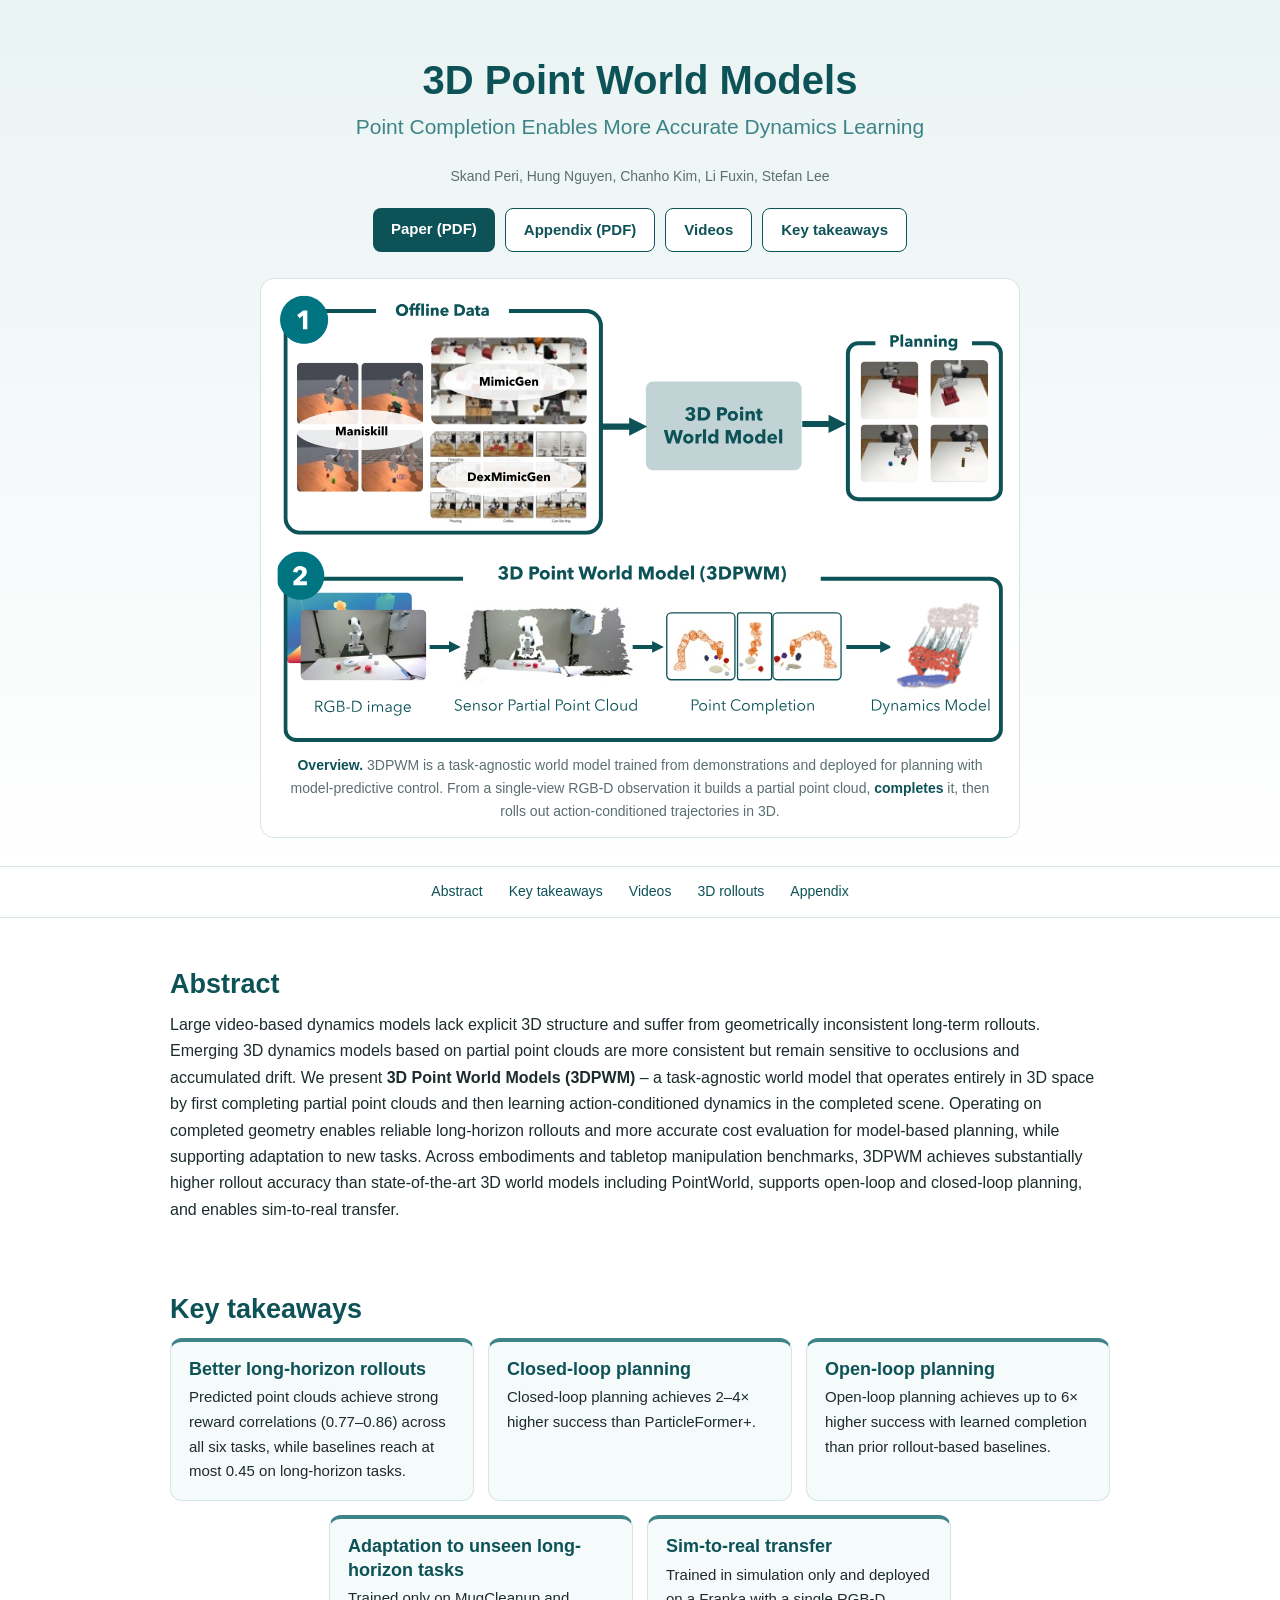
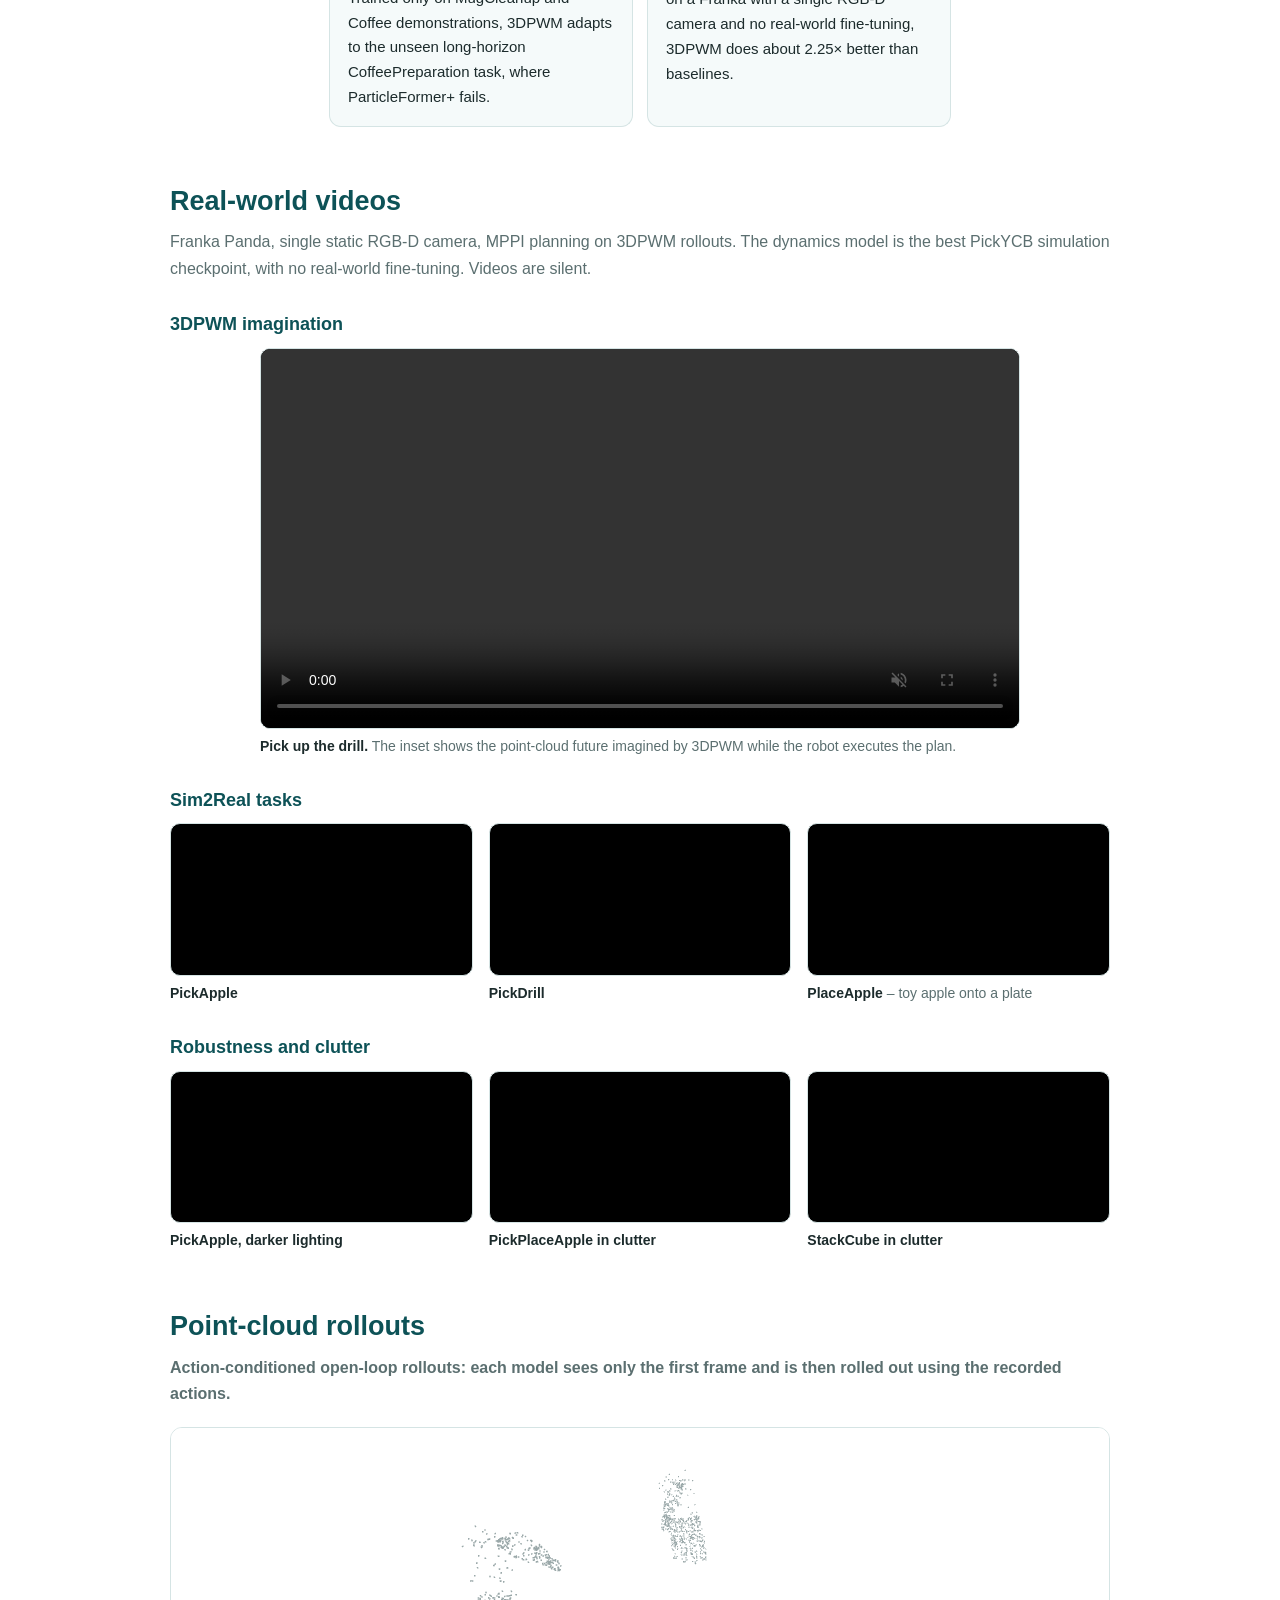
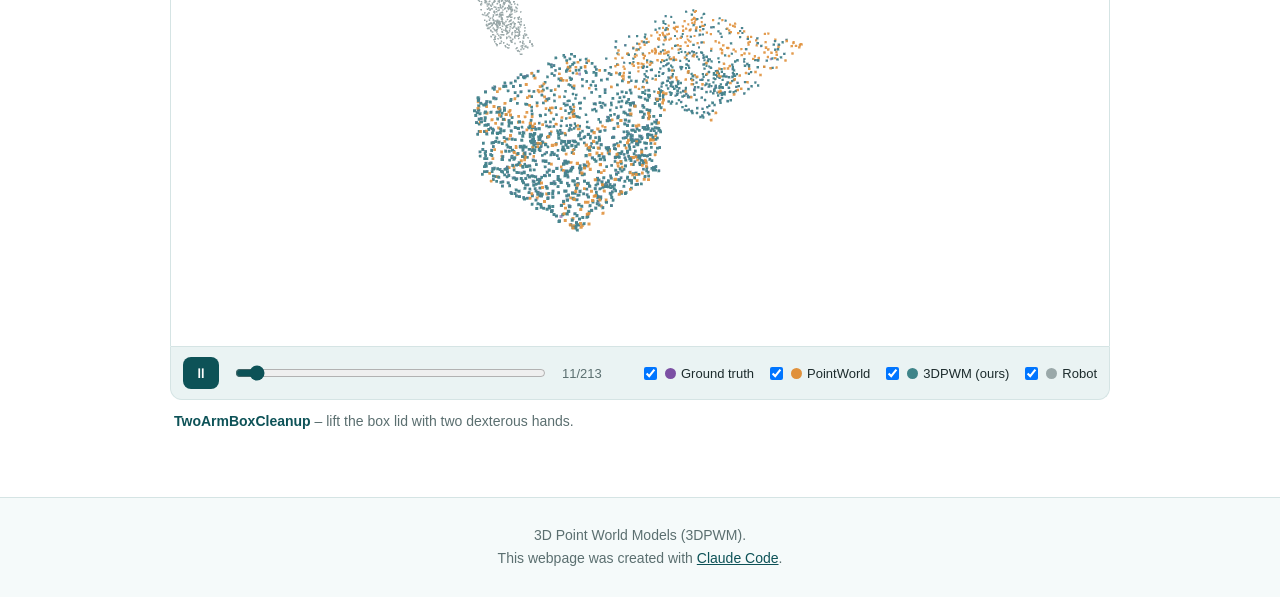
==== commit 1d4169dd: "Remove appendix teaser section from index page The Appendix nav link already goes to appendix.html; " ====
--- a/index.html
+++ b/index.html
@@ -104,13 +104,6 @@
   <p class="cap" id="pcd-cap"></p>
 </section>
 
-<hr class="rule">
-
-<section id="appendix-link">
-  <h2>Appendix</h2>
-  <p class="lead">Extended results, model details, failure cases, and things that did not work are in the <a href="appendix.html">appendix</a>.</p>
-</section>
-
 </main>
 
 <footer><div class="wrap">3D Point World Models (3DPWM).<br>This webpage was created with <a href="https://claude.com/claude-code">Claude Code</a>.</div></footer>
--- a/style.css
+++ b/style.css
@@ -34,7 +34,7 @@
 
 /* nav */
 nav.top{position:sticky;top:0;z-index:20;background:rgba(255,255,255,.94);backdrop-filter:blur(8px);border-bottom:1px solid var(--line)}
-nav.top .wrap{display:flex;gap:4px;overflow-x:auto;padding:8px 20px;scrollbar-width:none}
+nav.top .wrap{display:flex;justify-content:center;gap:4px;overflow-x:auto;padding:8px 20px;scrollbar-width:none}
 nav.top a{white-space:nowrap;text-decoration:none;font-size:14px;color:var(--brand);padding:5px 11px;border-radius:99px}
 nav.top a:hover{background:var(--tint)}
 
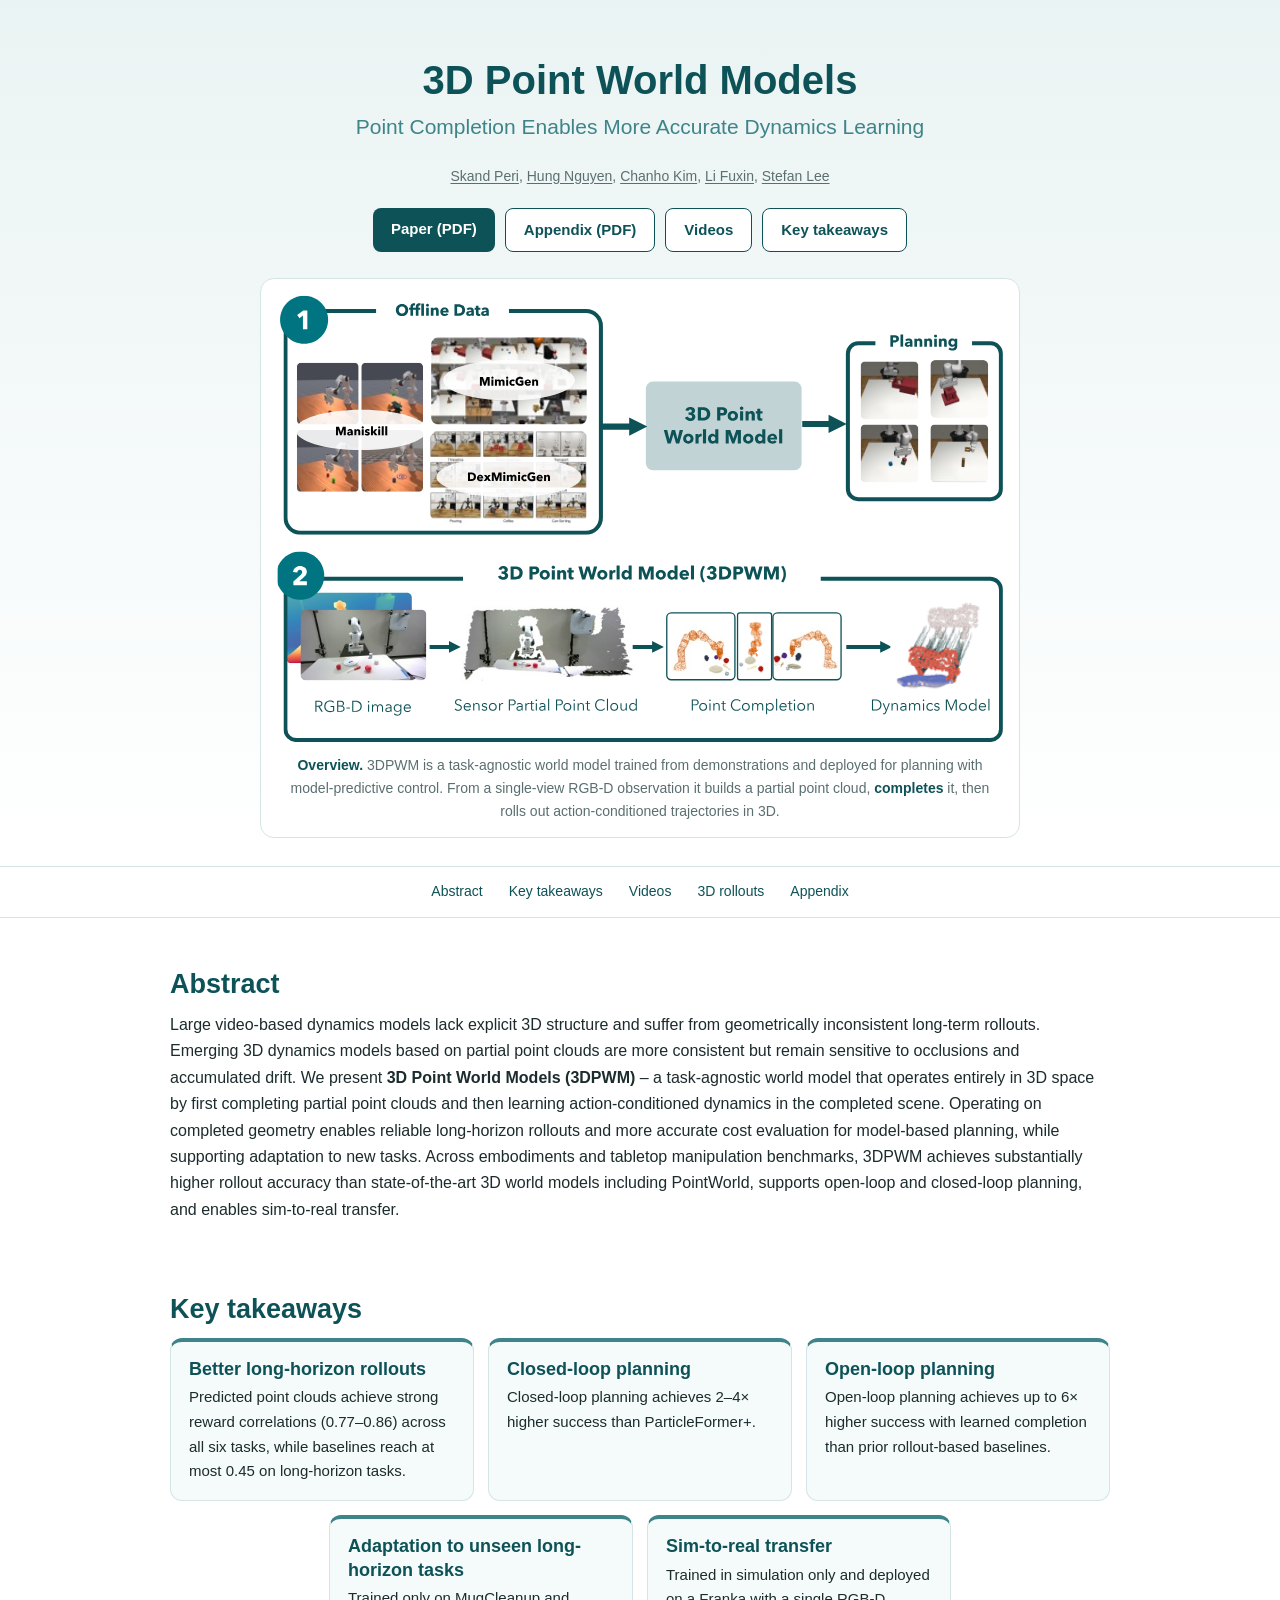
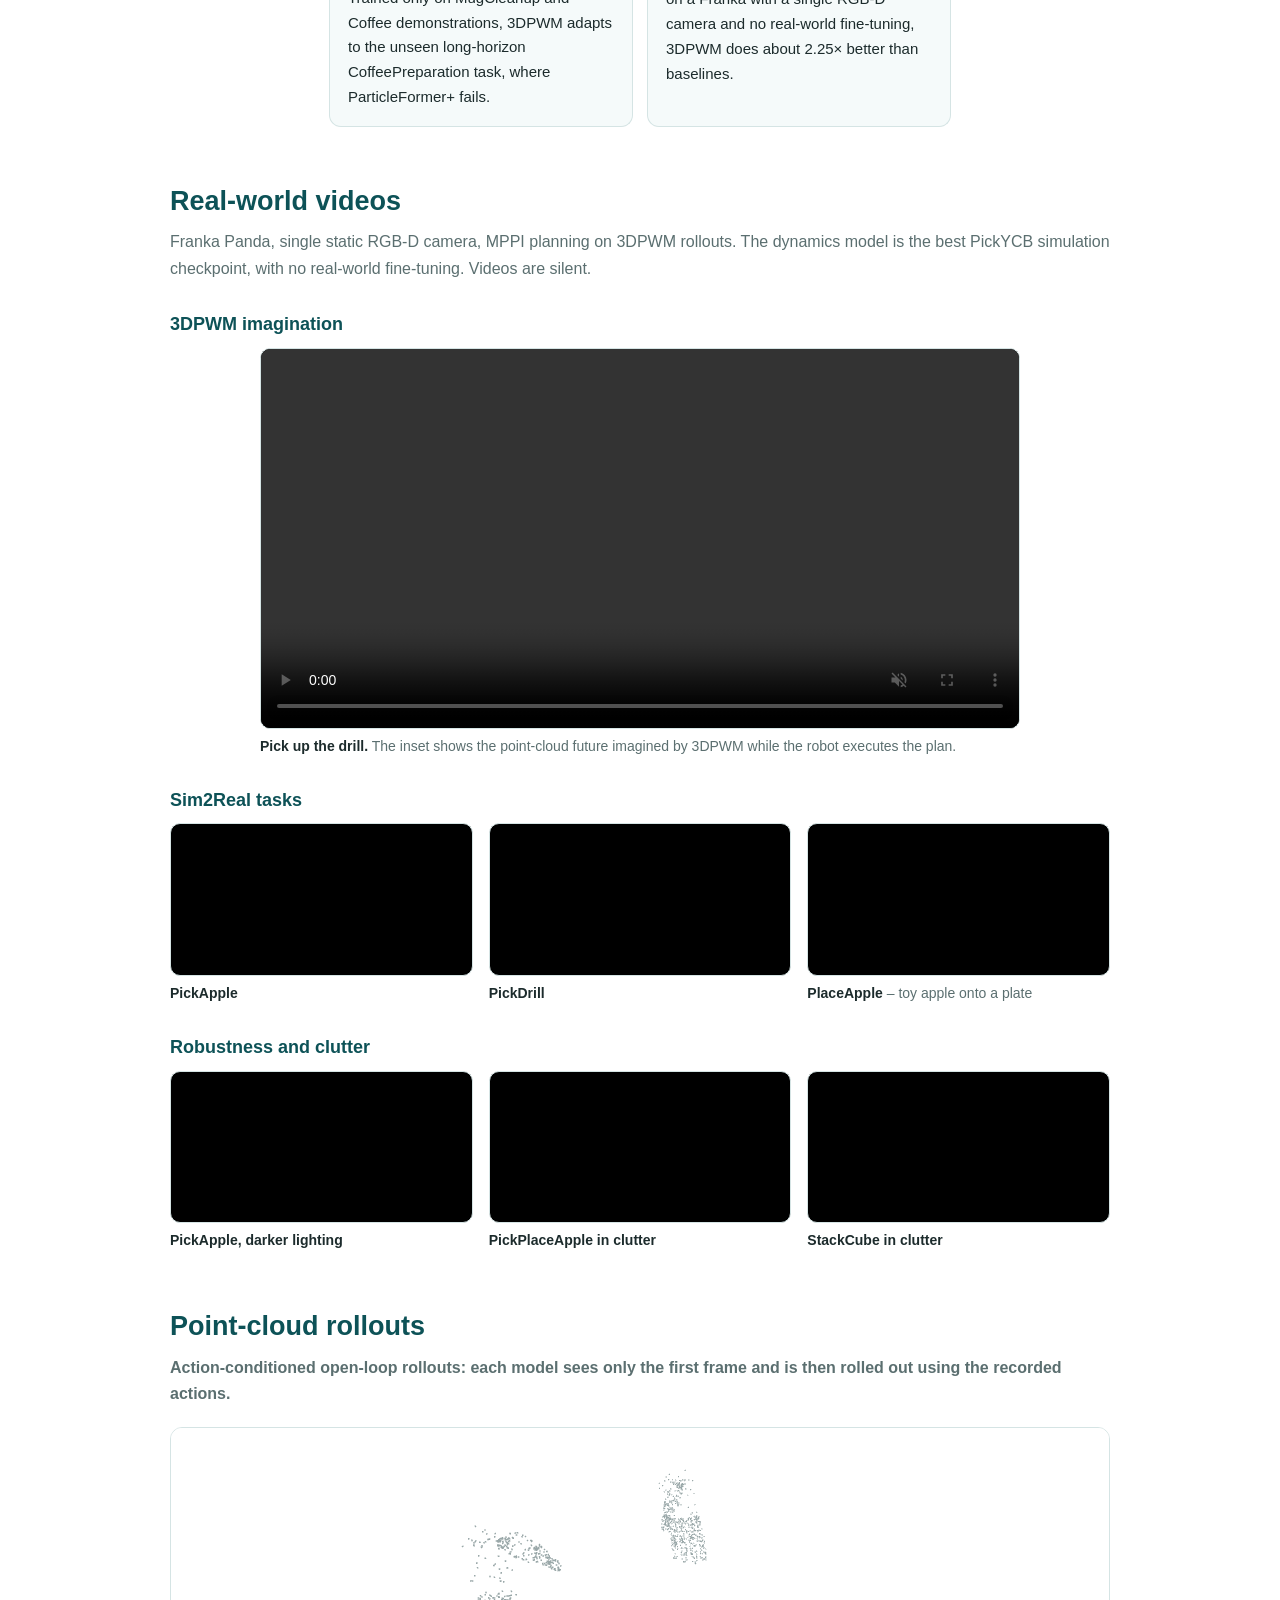
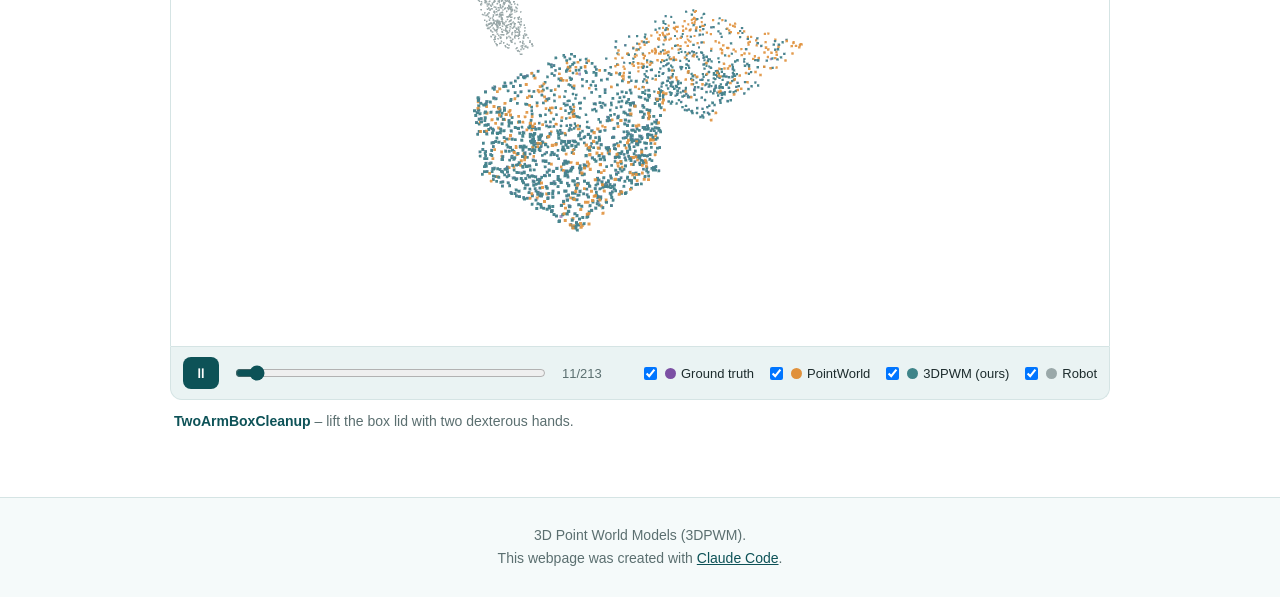
==== commit 64850764: "Hyperlink author names in the byline Co-Authored-By: Claude Sonnet 5 <noreply@anthropic.com>" ====
--- a/index.html
+++ b/index.html
@@ -16,7 +16,7 @@
   <div class="wrap">
     <h1>3D Point World Models</h1>
     <p class="sub">Point Completion Enables More Accurate Dynamics Learning</p>
-    <p class="authors">Skand Peri, Hung Nguyen, Chanho Kim, Li Fuxin, Stefan Lee</p>
+    <p class="authors"><a href="https://pvskand.github.io/">Skand Peri</a>, <a href="https://www.linkedin.com/in/hungnguyenalexx">Hung Nguyen</a>, <a href="https://chkim403.github.io/">Chanho Kim</a>, <a href="https://web.engr.oregonstate.edu/~lif/">Li Fuxin</a>, <a href="https://web.engr.oregonstate.edu/~leestef/">Stefan Lee</a></p>
     <div class="btns">
       <a class="btn" href="pdf/paper.pdf">Paper (PDF)</a>
       <a class="btn alt" href="pdf/appendix.pdf">Appendix (PDF)</a>
--- a/style.css
+++ b/style.css
@@ -23,6 +23,8 @@
 h1{font-size:clamp(26px,4.4vw,40px);line-height:1.2;margin:0 0 6px;color:var(--brand)}
 .sub{font-size:clamp(16px,2.4vw,21px);color:var(--accent);margin:0 0 20px;font-weight:500}
 .authors{color:var(--muted);font-size:14px;margin:0 0 20px}
+.authors a{color:inherit;text-decoration:underline;text-underline-offset:2px}
+.authors a:hover{color:var(--brand)}
 .btns{display:flex;gap:10px;justify-content:center;flex-wrap:wrap;margin-bottom:26px}
 .btn{display:inline-block;padding:9px 18px;border-radius:8px;background:var(--brand);color:#fff;text-decoration:none;font-weight:600;font-size:15px}
 .btn.alt{background:#fff;color:var(--brand);border:1px solid var(--brand)}
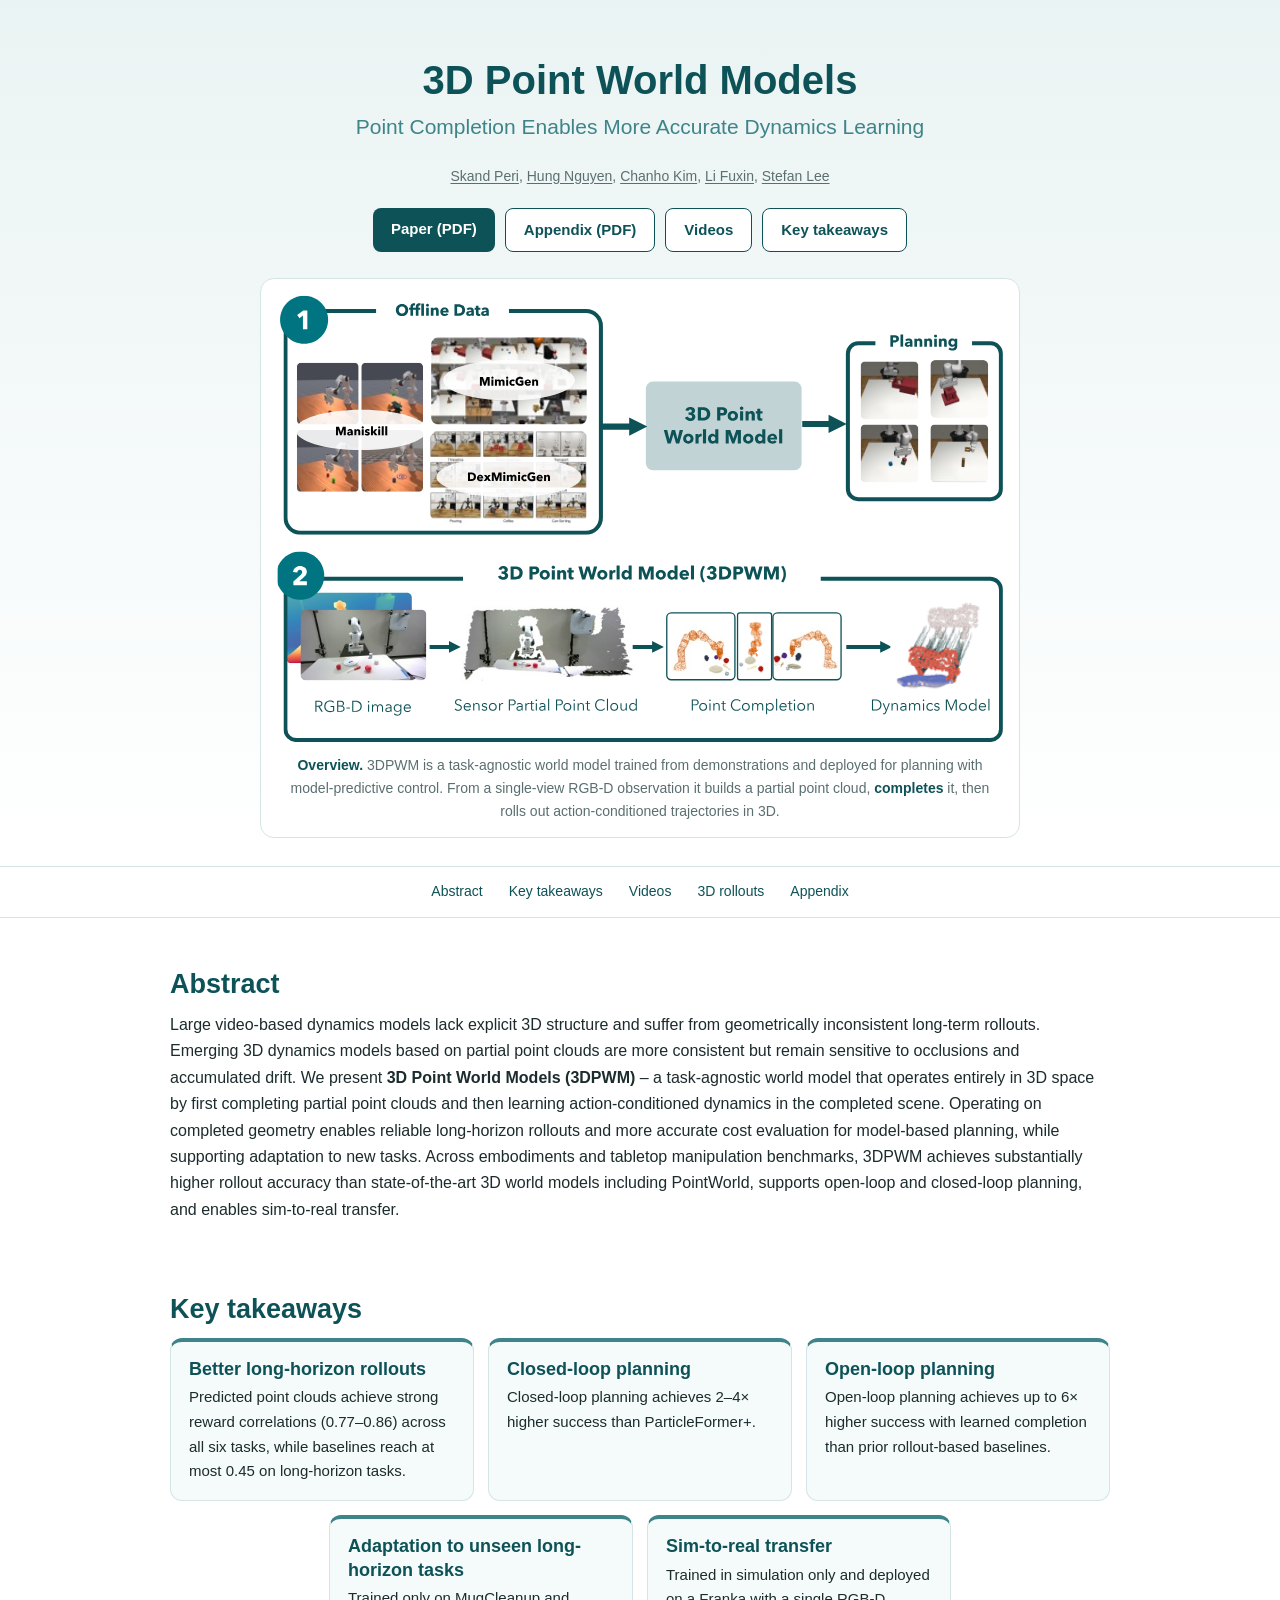
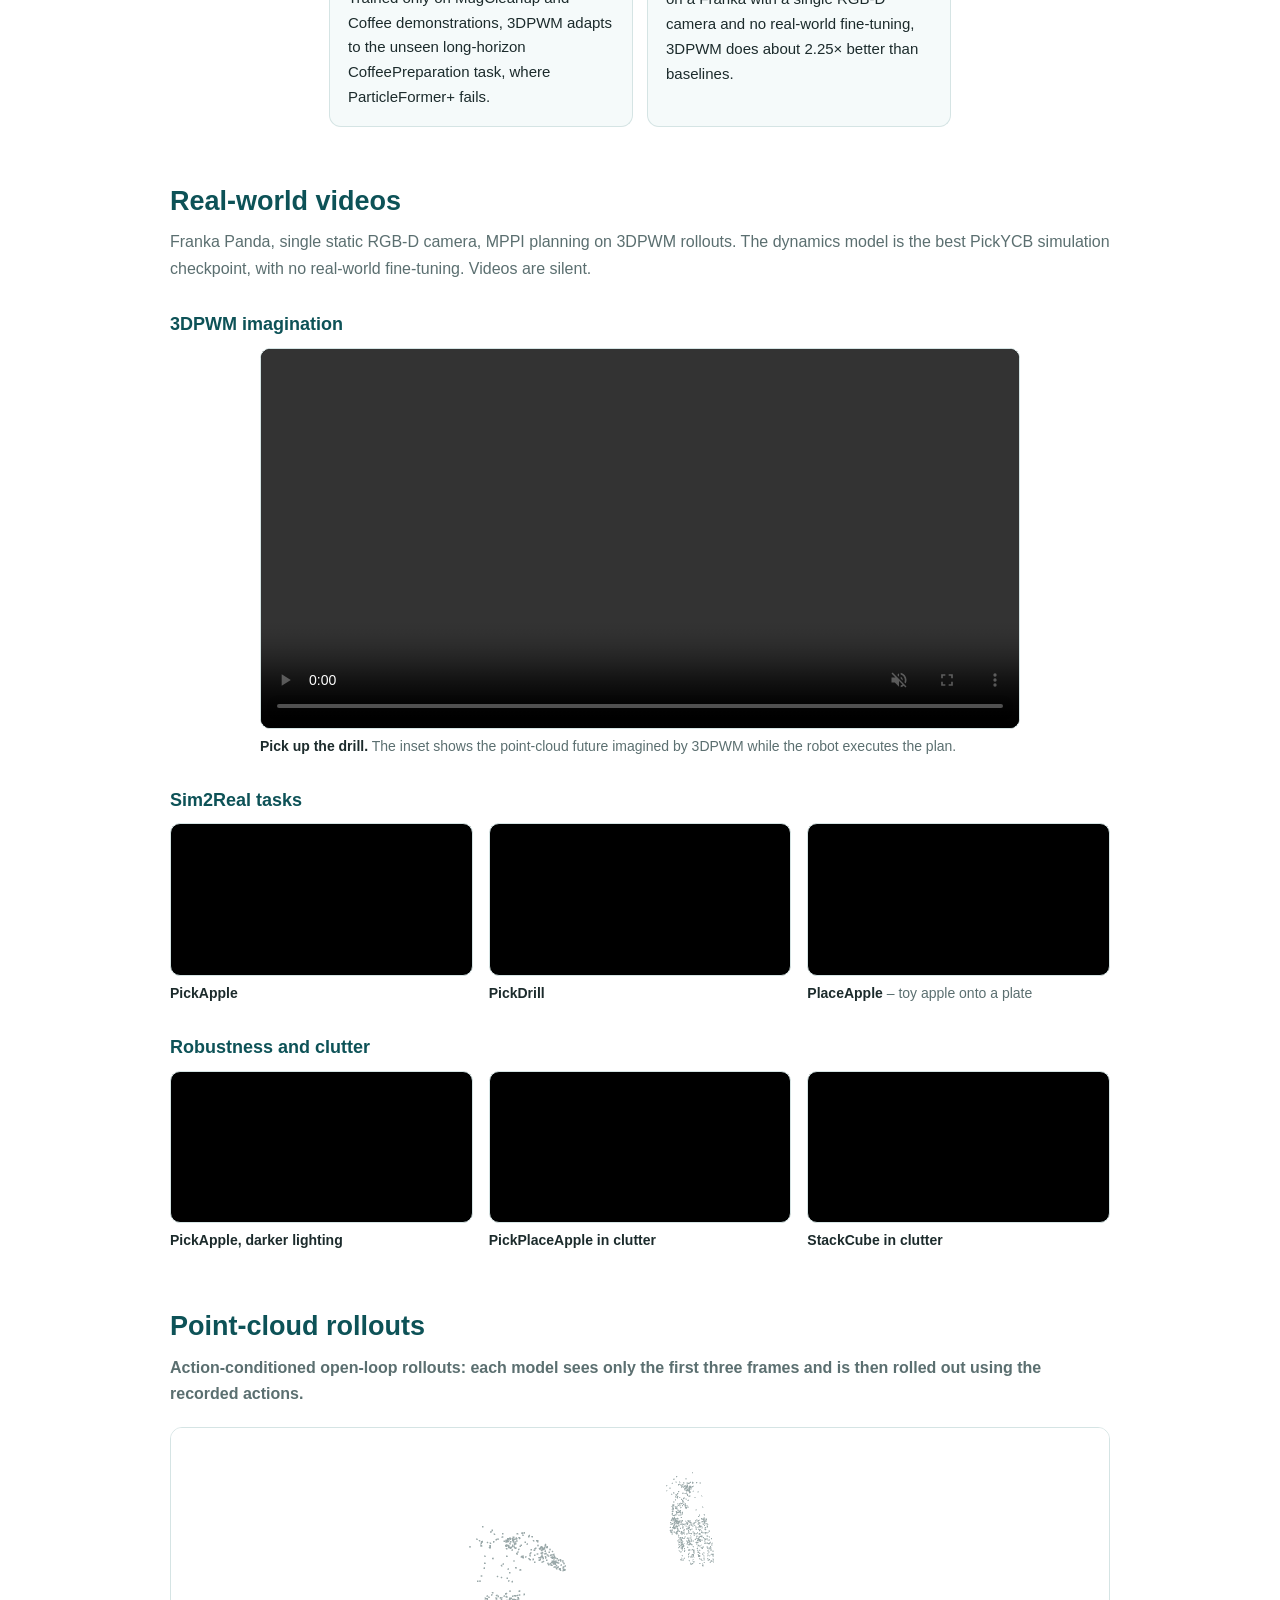
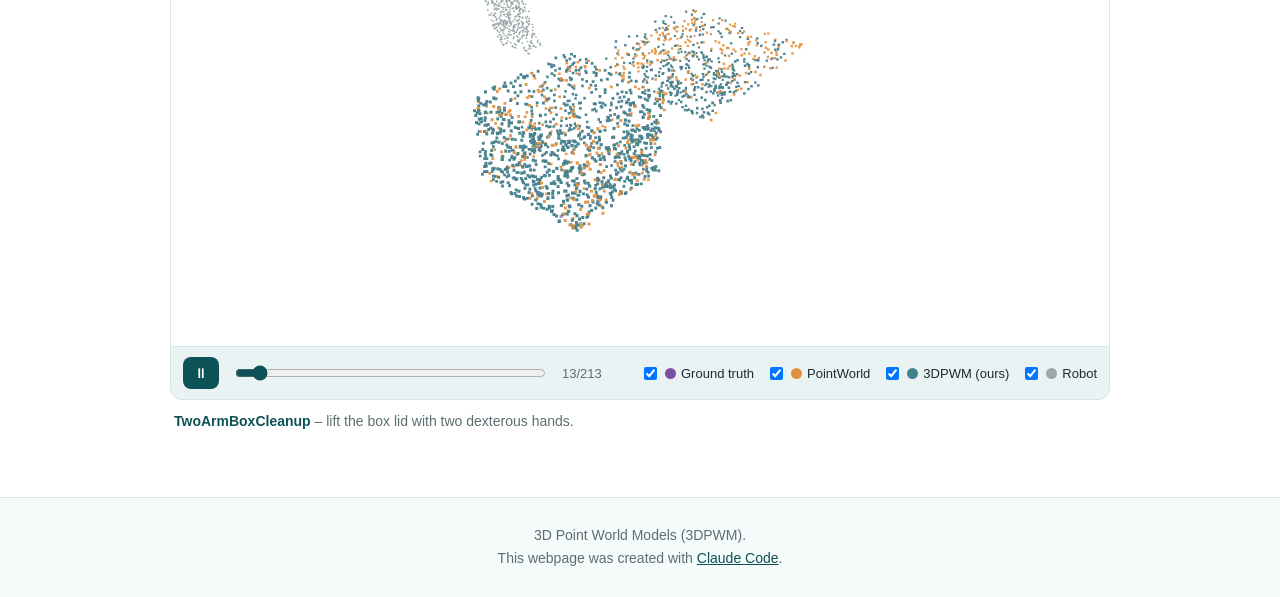
==== commit 2b32cfb1: "Fix rollout description: first three frames, not one Co-Authored-By: Claude Sonnet 5 <noreply@anthro" ====
--- a/index.html
+++ b/index.html
@@ -98,7 +98,7 @@
 
 <section id="pcd">
   <h2>Point-cloud rollouts</h2>
-  <p class="lead"><b>Action-conditioned open-loop rollouts: each model sees only the first frame and is then rolled out using the recorded actions.</b></p>
+  <p class="lead"><b>Action-conditioned open-loop rollouts: each model sees only the first three frames and is then rolled out using the recorded actions.</b></p>
   <div class="tabs" id="pcd-tabs" role="tablist"></div>
   <div id="pcd-root"><p class="cap">Loading…</p></div>
   <p class="cap" id="pcd-cap"></p>
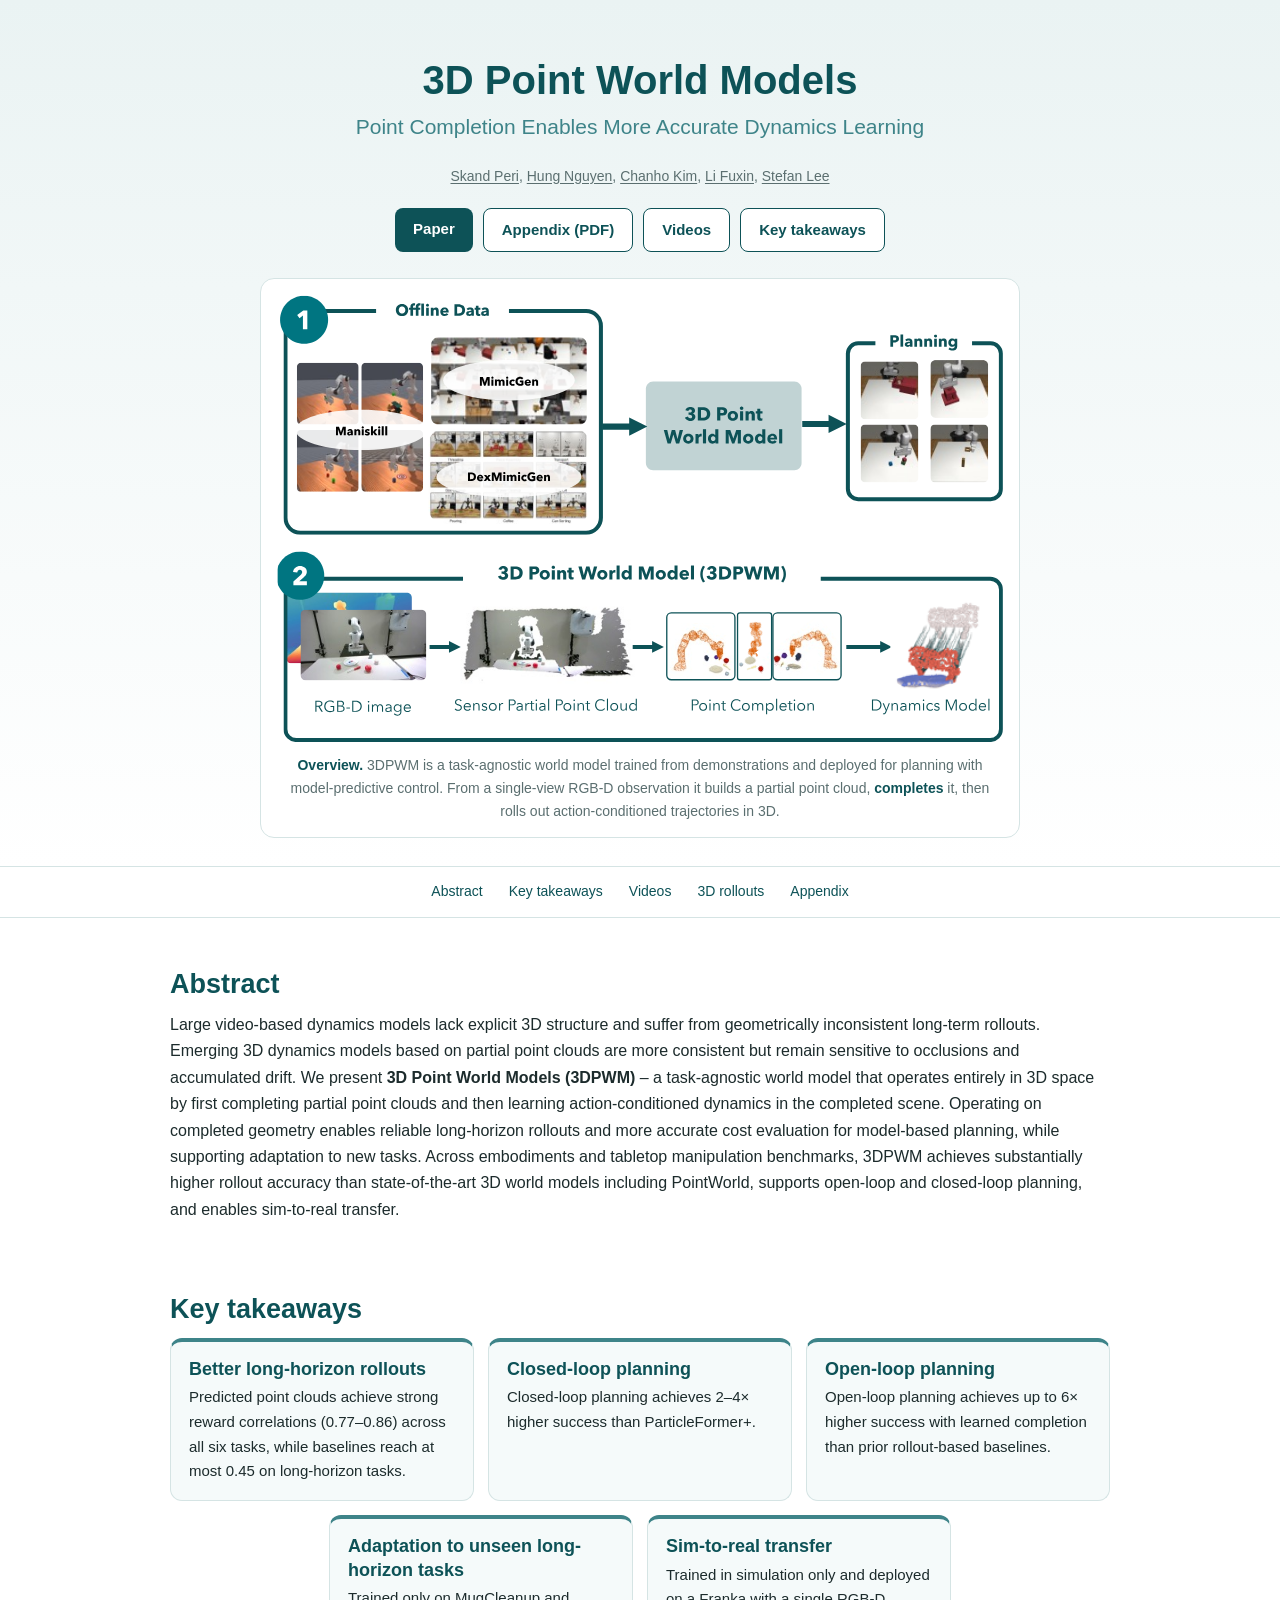
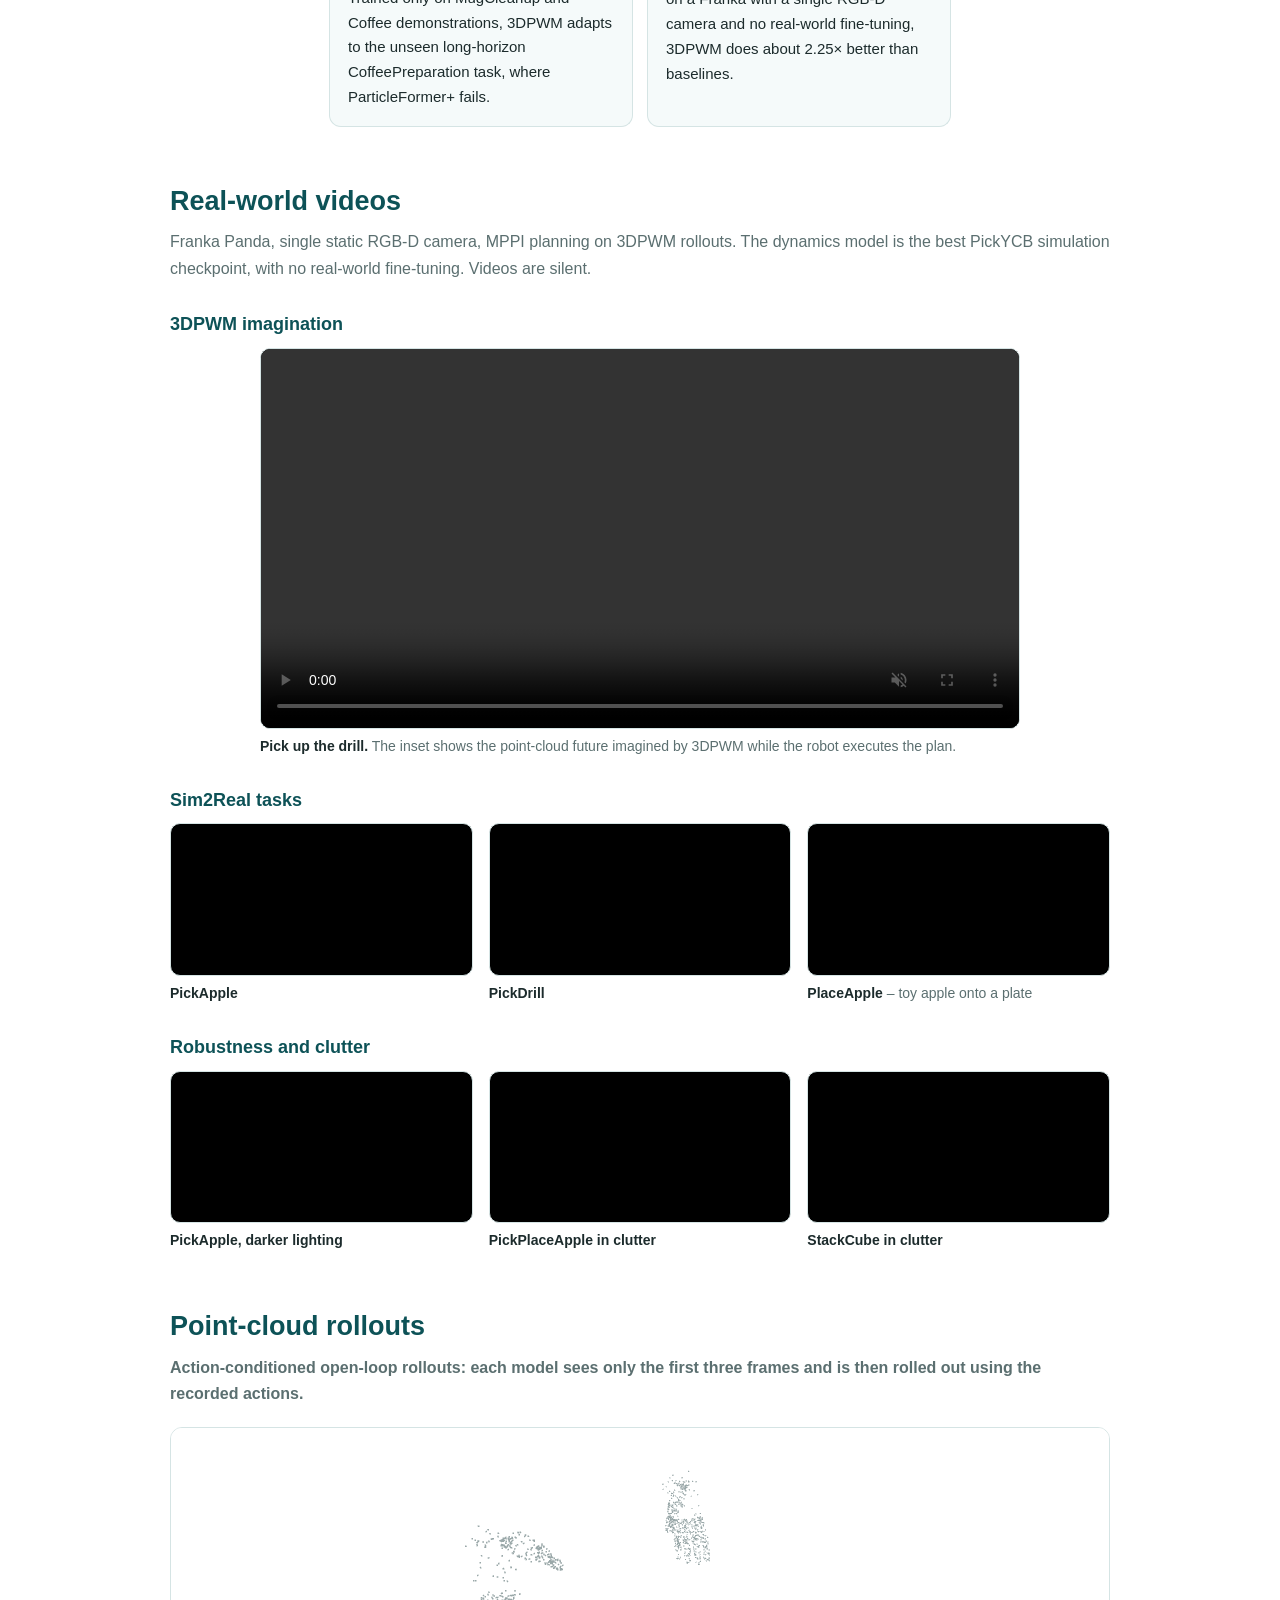
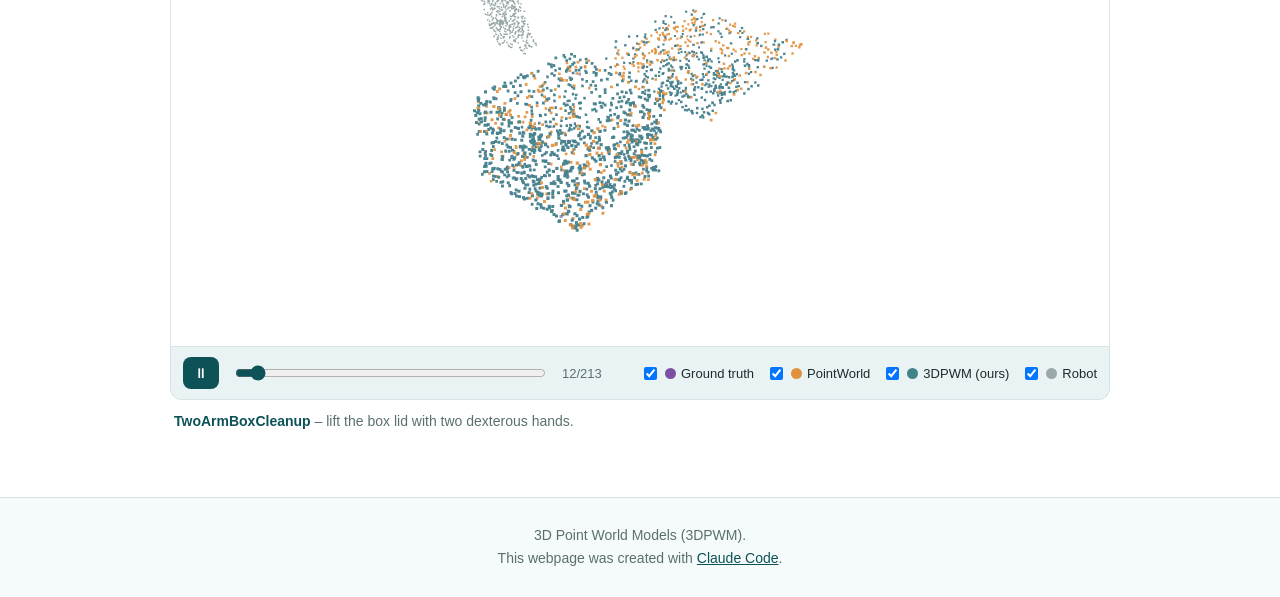
==== commit d9a26d24: "Link Paper button to arXiv on the main page Appendix page's Paper (PDF) button is left unchanged for" ====
--- a/index.html
+++ b/index.html
@@ -18,7 +18,7 @@
     <p class="sub">Point Completion Enables More Accurate Dynamics Learning</p>
     <p class="authors"><a href="https://pvskand.github.io/">Skand Peri</a>, <a href="https://www.linkedin.com/in/hungnguyenalexx">Hung Nguyen</a>, <a href="https://chkim403.github.io/">Chanho Kim</a>, <a href="https://web.engr.oregonstate.edu/~lif/">Li Fuxin</a>, <a href="https://web.engr.oregonstate.edu/~leestef/">Stefan Lee</a></p>
     <div class="btns">
-      <a class="btn" href="pdf/paper.pdf">Paper (PDF)</a>
+      <a class="btn" href="https://arxiv.org/abs/2607.00148">Paper</a>
       <a class="btn alt" href="pdf/appendix.pdf">Appendix (PDF)</a>
       <a class="btn alt" href="#videos">Videos</a>
       <a class="btn alt" href="#takeaways">Key takeaways</a>
